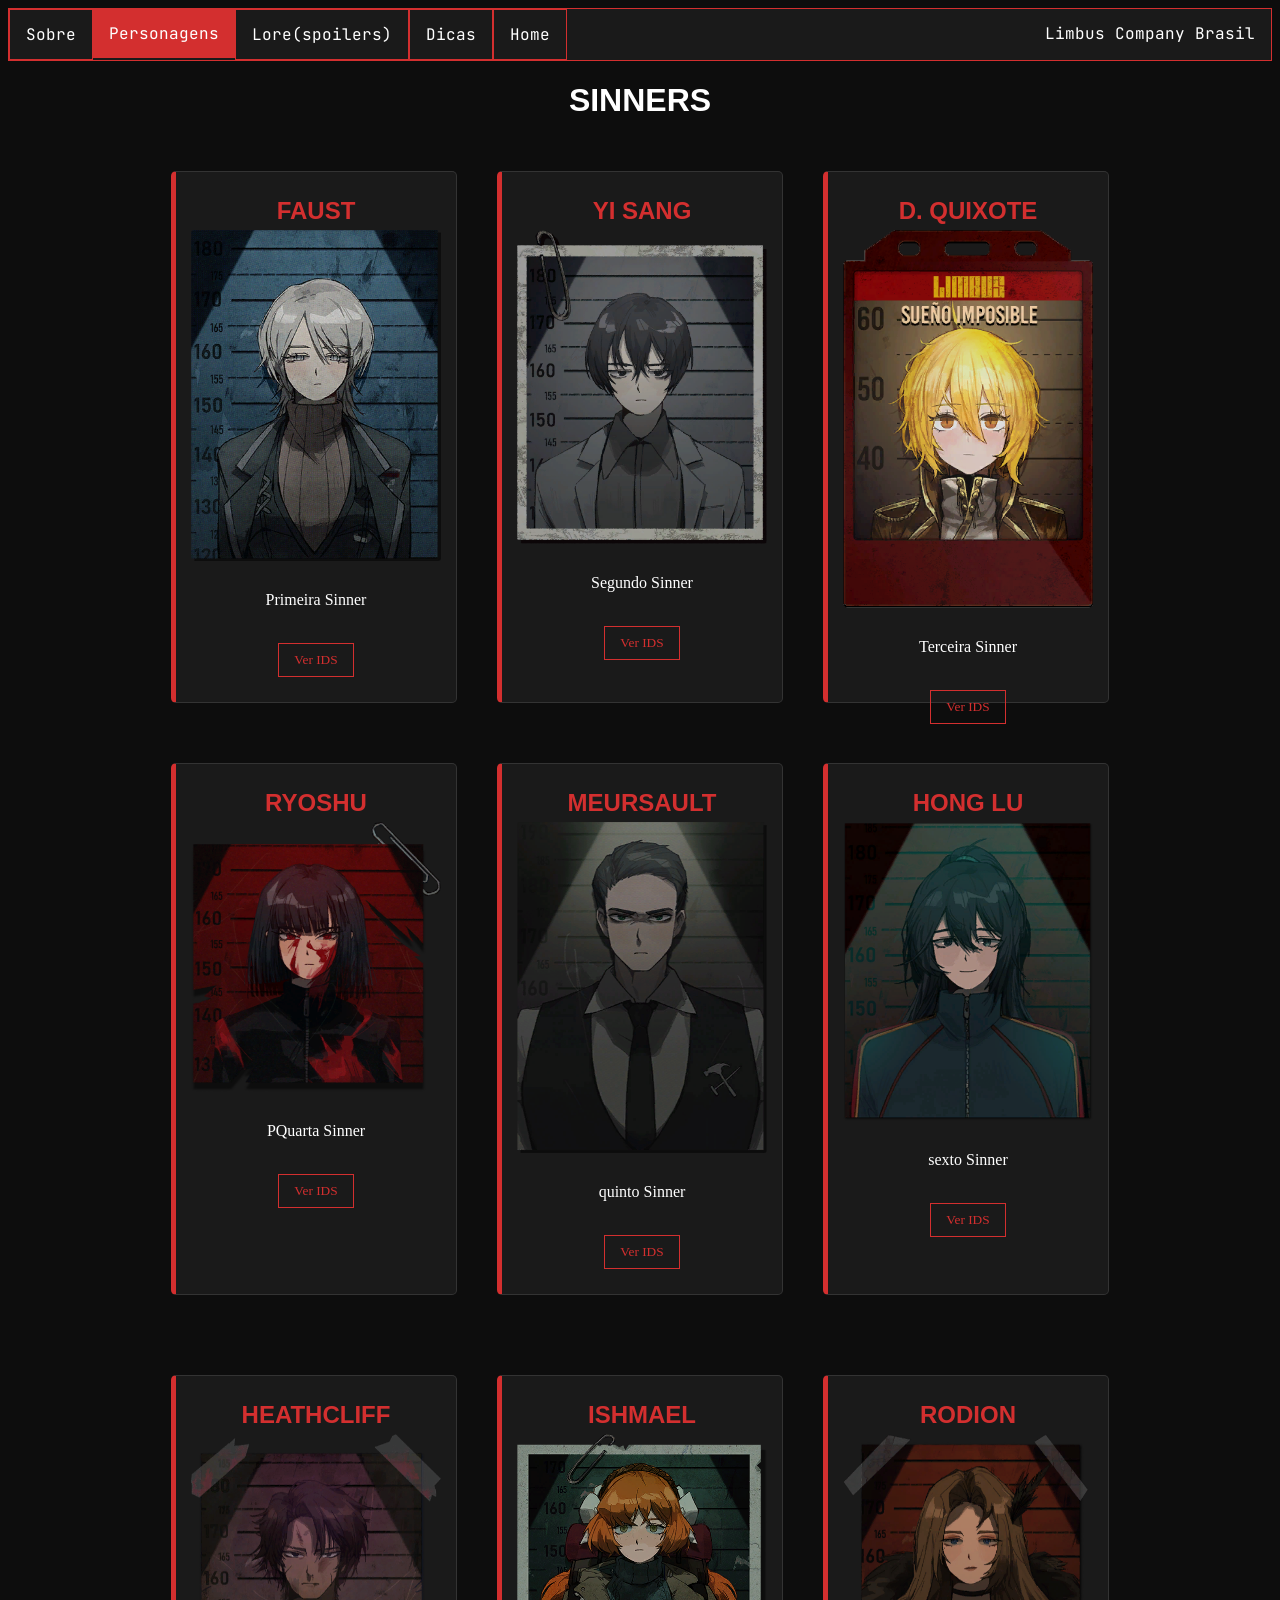
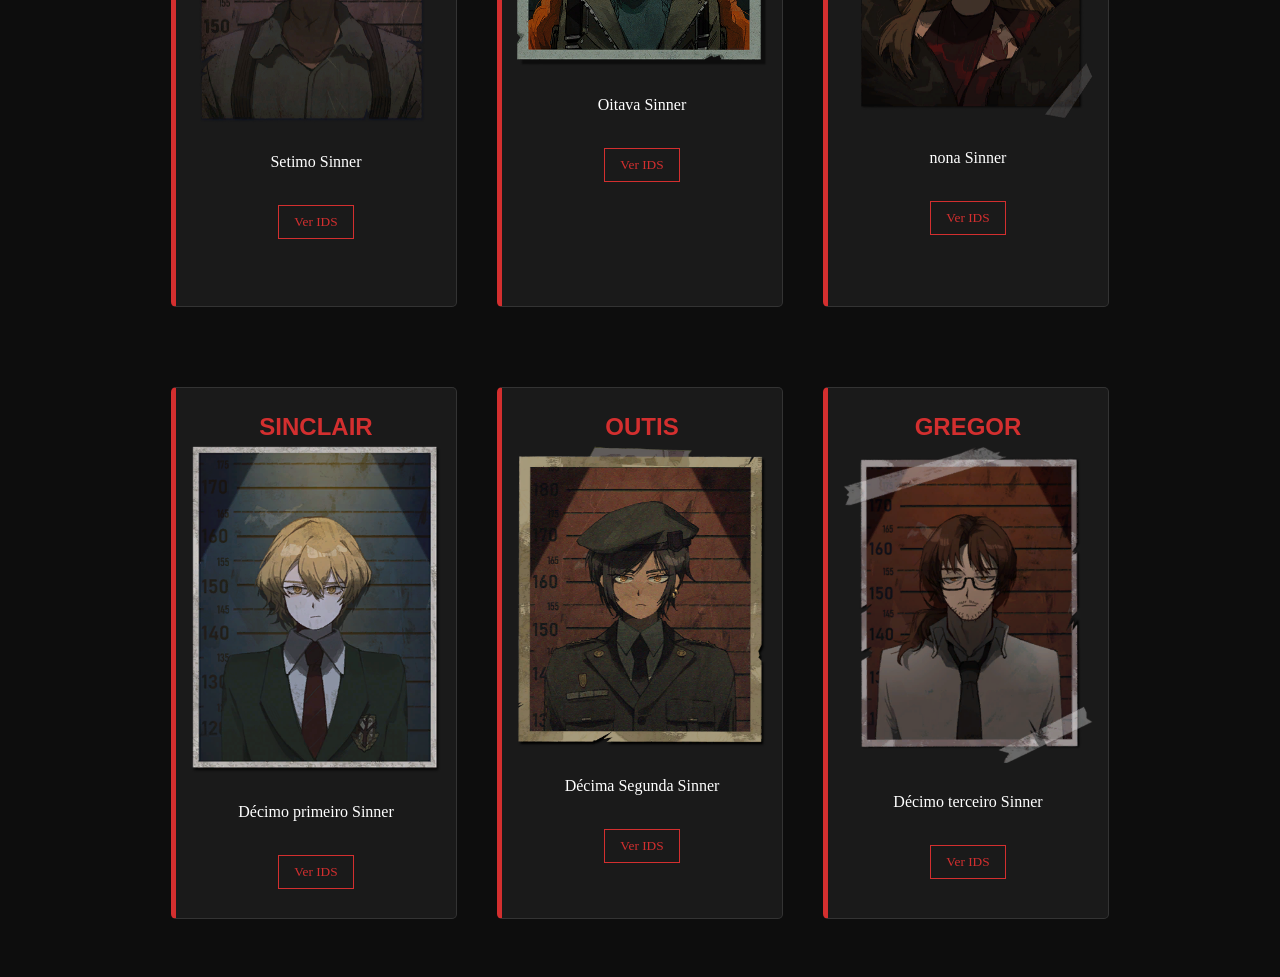
==== abas/sinners/sinners.html @ 386fa49f "upgrade com root{} + teste de info de evento e banner" ====
<!doctype html>
<html lang="en">
  <head>
    <meta charset="UTF-8" />
    <meta name="viewport" content="width=device-width, initial-scale=1.0" />
    <title>Document</title>
    <link rel="stylesheet" href="stylesinner.css" />
        <link rel="stylesheet" href="style.css" />
    <link rel="shortcut icon" href="../assets/icon.jpeg" type="image/x-icon">
    <link rel="preconnect" href="https://fonts.googleapis.com">
<link rel="preconnect" href="https://fonts.gstatic.com" crossorigin>
<link href="https://fonts.googleapis.com/css2?family=JetBrains+Mono:ital,wght@0,100..800;1,100..800&display=swap" rel="stylesheet">
    <script src="script.js"></script>
    <script src="script.js"></script>
</head>
  <body>

        <nav>
      <ul>
        <li> <a href="">Sobre</a></li>
        <li ><a class="davez" href="../abas/sinners.html"> Personagens</a></li>
        <li><a href="">Lore(spoilers)</a></li>
        <li><a href="">Dicas</a></li>
        <li><a href="../../principal/index.html">Home</a></li>
        <span style="color: white;">Limbus Company Brasil </span>
      </ul>
    </nav>
        <h1>sinners</h1>
           <section class="sinnergrid">
        <div class="sinnercard">
          <h2>Faust</h2>
          <img src="../../assets/Faust_ID_Photo_1.png" alt="faust" />
          <p>Primeira Sinner</p>
          <br />
          <button>Ver IDS</button>
        </div>
        <div class="sinnercard">
          <h2>Yi Sang</h2>
          <img src="../../assets/Yi_Sang_ID_Photo_1.png" alt="ysang" />
          <p>Segundo Sinner</p>
          <br />
          <button>Ver IDS</button>
        </div>
        <div class="sinnercard">
          <h2>D. Quixote</h2>
          <img src="../../assets/Don_Quixote_ID_Photo_3.png" alt="faust" />
          <p>Terceira Sinner</p>
          <br />
          <button>Ver IDS</button>
        </div>
        <div class="superior" id="super">
            <div class="sinnercard">
            <h2>Ryoshu</h2>
            <img src="../../assets/Ryōshū_ID_Photo_1.png" alt="faust" />
            <p>PQuarta Sinner</p>
            <br />
            <button>Ver IDS</button>
            </div>
            <div class="sinnercard">
            <h2>Meursault</h2>
            <img src="../../assets/Meursault_ID_Photo_1.png" alt="faust" />
            <p>quinto Sinner</p>
            <br />
            <button>Ver IDS</button>
            </div>
            <div class="sinnercard">
            <h2>Hong Lu</h2>
            <img src="../../assets/Hong_Lu_ID_Photo_1.png" alt="faust" />
            <p>sexto Sinner</p>
            <br />
            <button>Ver IDS</button>
            </div>
        </div>
        
         <div class="superior" id="super2">
            <div class="sinnercard">
            <h2>Heathcliff</h2>
            <img src="../../assets/Heathcliff_ID_Photo_1.png" alt="faust" />
            <p>Setimo Sinner</p>
            <br />
            <button>Ver IDS</button>
            </div>
            <div class="sinnercard">
            <h2>Ishmael</h2>
            <img src="../../assets/Ishmael_ID_Photo_1.png" alt="faust" />
            <p>Oitava Sinner</p>
            <br />
            <button>Ver IDS</button>
            </div>
            <div class="sinnercard">
            <h2>Rodion</h2>
            <img src="../../assets/Rodion_ID_Photo_1.png" alt="faust" />
            <p>nona Sinner</p>
            <br />
            <button>Ver IDS</button>
            </div>
        </div>
           <div class="superior" id="super3">
        <div class="sinnercard">
          <h2>Sinclair</h2>
          <img src="../../assets/Sinclair_ID_Photo_1.png" alt="faust" />
          <p>Décimo primeiro Sinner</p>
          <br />
          <button>Ver IDS</button>
        </div>
        <div class="sinnercard">
          <h2>Outis</h2>
          <img src="../../assets/Outis_ID_Photo_1.png" alt="faust" />
          <p>Décima Segunda Sinner</p>
          <br />
          <button>Ver IDS</button>
        </div>
        <div class="sinnercard">
          <h2>Gregor</h2>
          <img src="../../assets/Gregor_ID_Photo_1.png" alt="faust" />
          <p>Décimo terceiro Sinner</p>
          <br />
          <button>Ver IDS</button>
        </div>
        </div>
      </div>
      </section>
  </body>
</html>
---- abas/sinners/stylesinner.css ----
body {
  text-align: center;
  background-color: #0d0d0d;
  background-image:
    linear-gradient(rgba(18, 16, 16, 0) 50%, rgba(0, 0, 0, 0.25) 50%),
    linear-gradient(90deg, rgba(255, 0, 0, 0.03)), rgba(0, 255, 0, 0.01),
    rgba(0, 0, 255, 0.03);
  background-size:
    100% 4px,
    3px 100%;
  text-shadow: gold;
  color: white;
  cursor: url(../../assets/normal.png), auto;
}
.davez {
  border: none;
  background-color: #d32f2f;
}
h1,
h2 {
  font-family: "Oswald", sans-serif;
  text-transform: uppercase;
}
nav {
  font-family: "JetBrains Mono", monospace;
  font-optical-sizing: auto;
  font-weight: weight;
  font-style: normal;
}
.superior {
  opacity: 0;
  transform: translateY(50px);
  transition: ease 0.9s all;
  display: flex;
  flex-wrap: wrap;
  justify-content: center;

  gap: 20px;
  align-items: flex-start;
  padding: 20px;
}
.superior.ativo {
  opacity: 1;
  transform: translateY(0);
}
ul {
  list-style-type: none;
  margin: 0;
  padding: 0;
  border: 1px solid #d32f2f;
  background-color: #1a1a1a;
  overflow: hidden;
}

ul li a {
  display: block;
  color: white;
  padding: 14px 16px;
  text-decoration: none;
  text-align: center;
  align-items: center;
  justify-content: center;
  border: 1px solid #d32f2f;
  transition: 0.5s;
}
li a:hover {
  background-color: #d32f2f;
  border: none;
  color: white;
  font-weight: bolder;
}
ul span {
  float: right;
  display: block;
  color: white;
  padding: 14px 16px;
  text-decoration: none;
  text-align: center;
  align-items: center;
  justify-content: center;
}
ul li {
  float: left;
}
.sinnergrid {
  display: flex;
  flex-wrap: wrap;
  justify-content: center;

  gap: 20px;
  align-items: flex-start;
  padding: 20px;
}
.sinnercard {
  background-color: #1a1a1a;
  border: 1px solid #333;
  border-left: 5px solid #d32f2f;
  border-radius: 5px;
  padding: 15px;
  width: 250px;
  height: 500px;
  text-align: center;
  transition: transform 0.25s;

  margin: 10px;
}
.sinnercard:hover {
  transform: translateY(-5px);
  box-shadow: 0 5px 15px rgba(211, 47, 47, 0.3);
}
.sinnercard img {
  border-radius: 3px;
  max-width: 100%;
  height: auto;
  margin-bottom: 10px;
}
.sinnercard h2 {
  color: #d32f2f;
  margin: 10px 0 5px;
}
.sinnercard button {
  background-color: transparent;
  border: 1px solid #d32f2f;
  color: #d32f2f;
  padding: 8px 15px;
  cursor: pointer;
  font-family: inherit;
  transition: background 0.2s;
}
.sinnercard button:hover {
  background-color: #d32f2f;
  color: white;
}
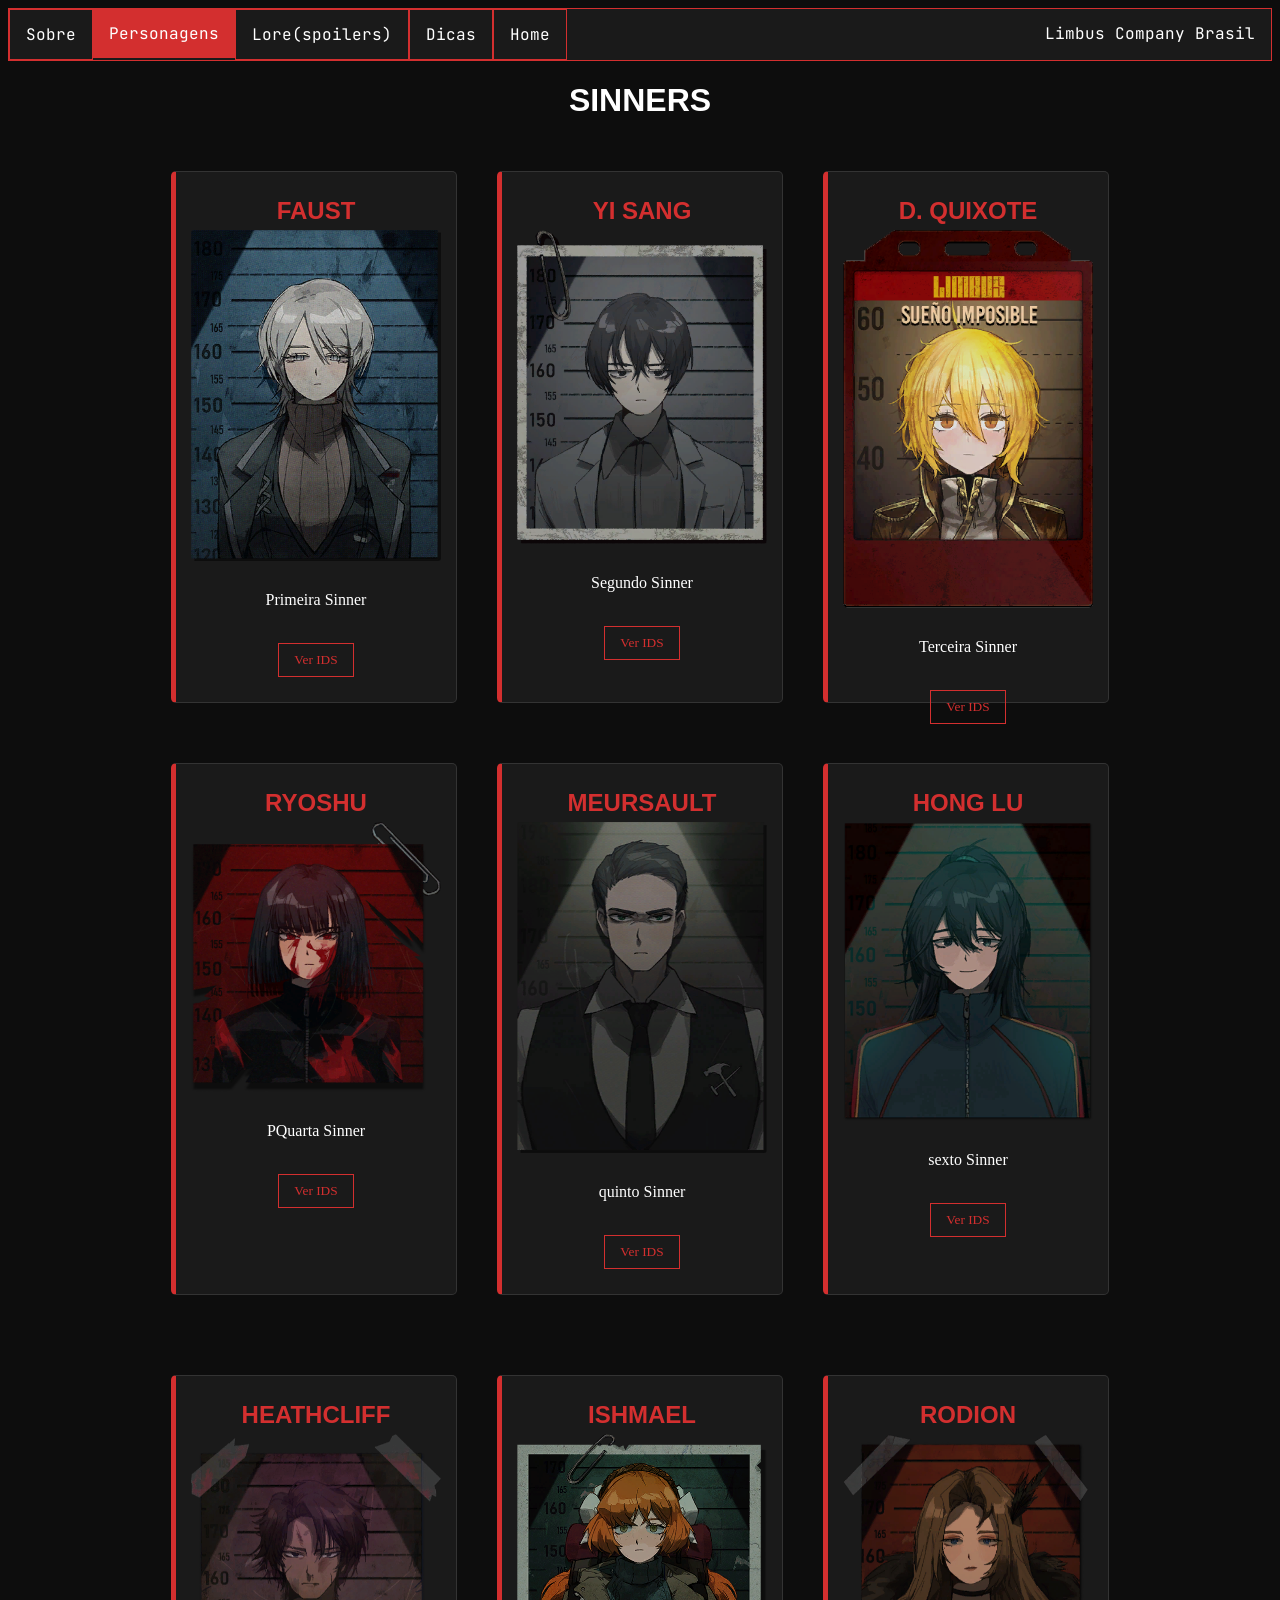
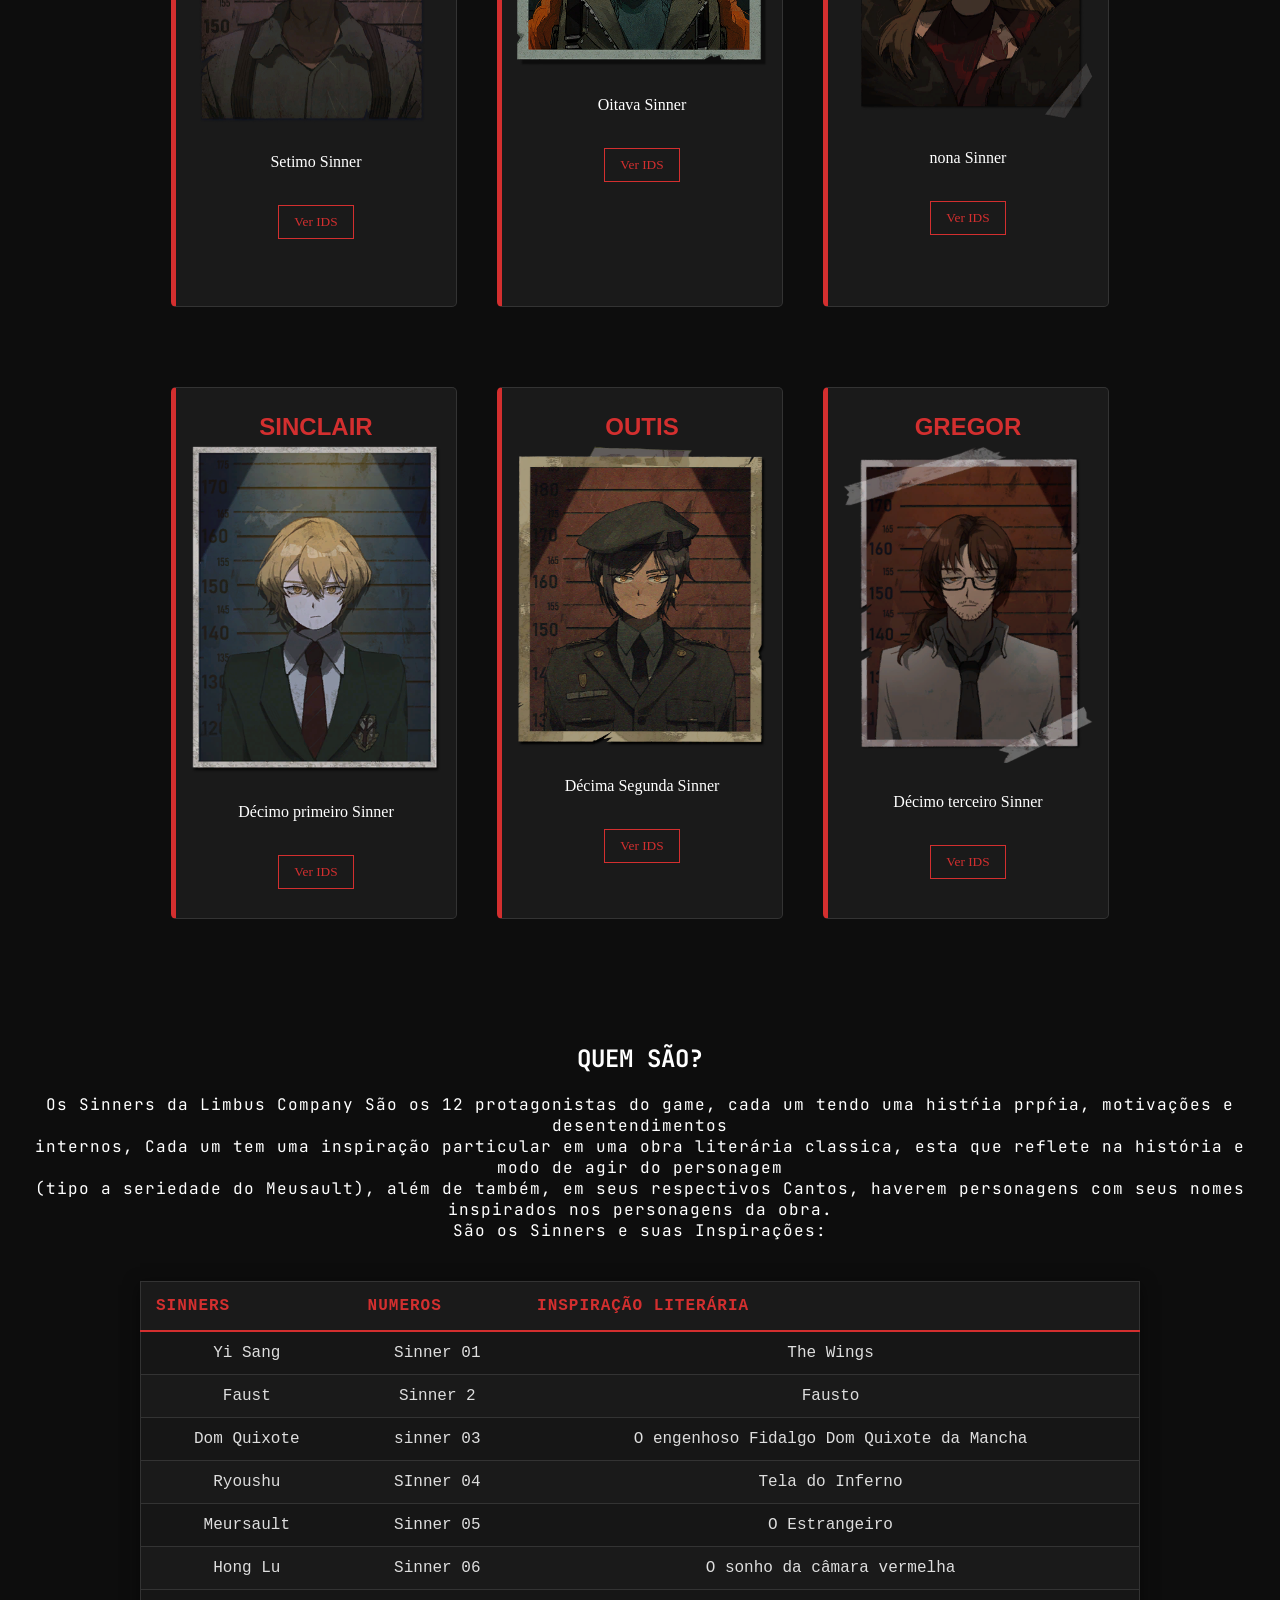
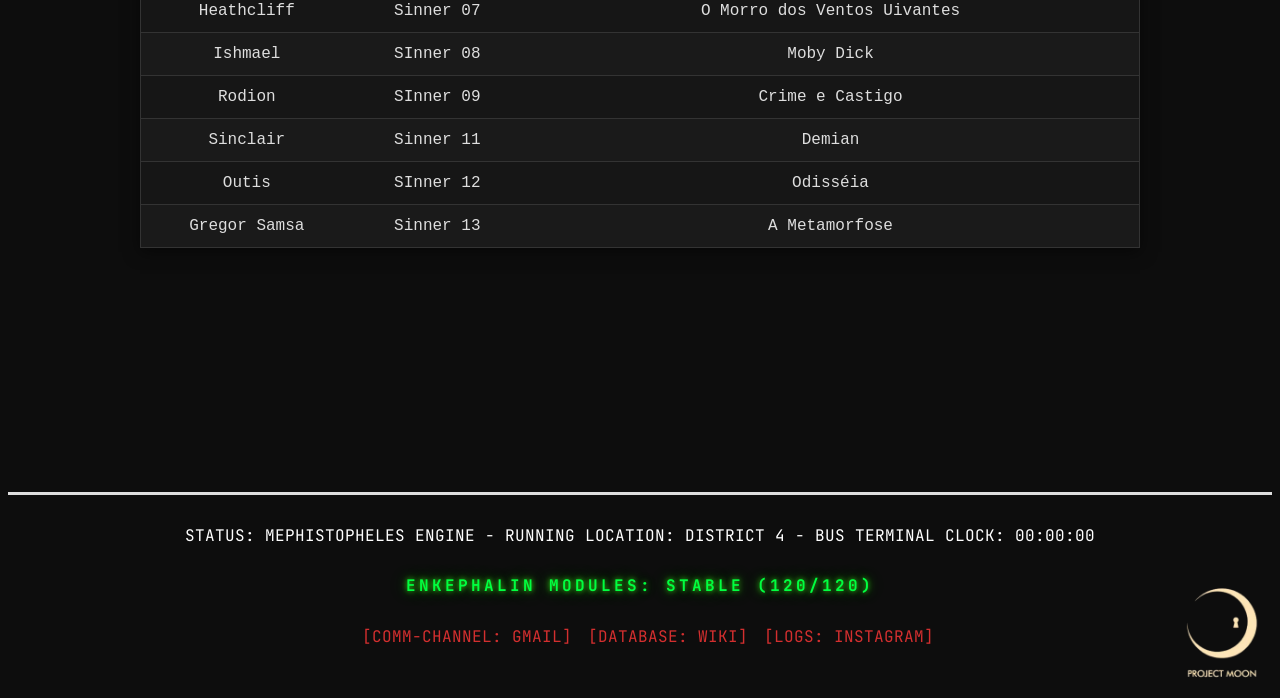
==== commit 3866fb9a: "Wiki Limbus Company Brasil (TBID) mechendo e fazendo bagunça, nada de legal até aqui ;-;" ====
--- a/abas/sinners/sinners.html
+++ b/abas/sinners/sinners.html
@@ -120,5 +120,114 @@
         </div>
       </div>
       </section>
+      <br><br><br>
+      <section class="explica">
+        <div class="tittle">
+          <h1 class="tit">Quem São?</h1>
+
+        </div>
+        <div class="parag">
+          <p>Os Sinners da Limbus Company São os 12 protagonistas do game, cada um tendo uma histŕia prṕria, motivações e desentendimentos <br>
+          internos, Cada um tem uma inspiração particular em uma obra literária classica, esta que reflete na história e modo de agir do personagem <br>
+        (tipo a seriedade do Meusault), além de também, em seus respectivos Cantos, haverem personagens com seus nomes inspirados nos personagens da obra. <br>
+      São os Sinners e suas Inspirações:</p>
+
+        </div>
+        <div class="tabelinha">
+          <table>
+            <thead>
+              <tr>
+              <th>Sinners</th>
+              <th>Numeros</th>
+              <th>Inspiração literária</th>
+              </tr>
+            </thead>
+            <tbody>
+              <tr>
+                <td>Yi Sang</td>
+                <td>Sinner 01</td>
+                <td>The Wings</td>
+              </tr>
+              <tr>
+                <td>Faust</td>
+                <td>Sinner 2</td>
+                <td>Fausto</td>
+              </tr>
+              <tr>
+                <td>Dom Quixote</td>
+                <td>sinner 03</td>
+                <td>O engenhoso Fidalgo Dom Quixote da Mancha</td>
+              </tr>
+              <tr>
+                <td>Ryoushu</td>
+                <td>SInner 04</td>
+                <td>Tela do Inferno</td>
+              </tr>
+              <tr>
+                <td>Meursault</td>
+                <td>Sinner 05</td>
+                <td>O Estrangeiro</td>
+              </tr>
+              <tr>
+                <td>Hong Lu</td>
+                <td>Sinner 06</td>
+                <td>O sonho da câmara vermelha</td>
+              </tr>
+              <tr>
+                <td>Heathcliff</td>
+                <td>Sinner 07</td>
+                <td>O Morro dos Ventos Uivantes</td>
+              </tr>
+              <tr>
+                <td>Ishmael</td>
+                <td>SInner 08</td>
+                <td>Moby Dick</td>
+              </tr>
+              <tr>
+                <td>Rodion</td>
+                <td>SInner 09</td>
+                <td>Crime e Castigo</td>
+              </tr>
+              <tr>
+                <td>Sinclair</td>
+                <td>Sinner 11</td>
+                <td>Demian</td>
+              </tr>
+              <tr>
+                <td>Outis</td>
+                <td>SInner 12</td>
+                <td>Odisséia</td>
+              </tr>
+              <tr>
+                <td>Gregor Samsa</td>
+                <td>Sinner 13</td>
+                <td>A Metamorfose</td>
+              </tr>
+            </tbody>
+          </table>
+        </div>
+      </section>
+      <br><br><br>
+            <section class="pes">
+        <footer class="pezao" id="pezao">
+          <div class="info">
+            <span>STATUS: MEPHISTOPHELES ENGINE - RUNNING</span>
+
+            <span>LOCATION: DISTRICT 4 - BUS TERMINAL</span>
+
+            <span>CLOCK: <span id="hor">00:00:00</span>
+          </div>
+          <div class="zoas">
+            <span class="ek">ENKEPHALIN MODULES: STABLE (120/120)</span>
+          </div>
+          <div class="redes">
+            <a href="https://mail.google.com/mail/u/0/#inbox?compose=DmwnWrRnZnNWCPlkFmwNWKqhqRGPZSSjJMNNxzgmxMtdmBKmxpXzcHjKDKWFknplPqcPVCjJsNTG" class="s1"> [COMM-CHANNEL: GMAIL] </a>
+            <a href="" class="s2">[DATABASE: WIKI] </a>
+            <a href="" class="s3">[LOGS: INSTAGRAM] </a>
+
+          </div>
+          <img src="../../assets/logo-removebg-preview.png" class="pmoon" alt="">
+        </footer>
+      </section>
   </body>
 </html>
--- a/abas/sinners/stylesinner.css
+++ b/abas/sinners/stylesinner.css
@@ -12,6 +12,17 @@
   color: white;
   cursor: url(../../assets/normal.png), auto;
 }
+:root {
+  --vermei: #d32f2f;
+  --vescuro: #b71c1c;
+  --bordared: solid #d32f2f;
+  --bdn: #1a1a1a;
+  --cursorsel: url("../../assets/select.png"), auto;
+  --chibi: url(../../assets/chibidon-removebg-preview.png);
+  --bwhite: solid #dedede;
+  --sobravc: rgba(211, 47, 47, 0.3);
+  --sombrave: rgba(211, 47, 47, 0.45);
+}
 .davez {
   border: none;
   background-color: #d32f2f;
@@ -68,6 +79,14 @@
   border: none;
   color: white;
   font-weight: bolder;
+}
+li a:hover::after {
+  content: "";
+  background-image: var(--chibi);
+  background-repeat: no-repeat;
+  background-size: cover;
+  width: 100px;
+  height: 100px;
 }
 ul span {
   float: right;
@@ -131,3 +150,177 @@
   background-color: #d32f2f;
   color: white;
 }
+.tabelinha {
+  align-items: center;
+  justify-content: center;
+  margin: 40px auto;
+  display: flex;
+  padding: 0 20px;
+  max-width: 1000px;
+}
+
+.tabelinha table {
+  width: 100%;
+  border-collapse: collapse;
+  background-color: rgba(26, 26, 26, 0.8);
+  backdrop-filter: blur(5px);
+  border: 1px solid #333;
+  font-family: "Share Tech Mono", monospace;
+  color: #dedede;
+  transition: all 0.4s ease;
+  box-shadow: 0 4px 15px rgba(0, 0, 0, 0.5);
+}
+.tabelinha:hover table {
+  border-color: var(--vermei);
+  box-shadow: 0 0 20px rgba(211, 47, 47, 0.4);
+  transform: translate(-3px);
+}
+table thead th {
+  background-color: #1a1a1a;
+  color: var(--vermei);
+  font-family: "Oswald" sans-serif;
+  text-transform: uppercase;
+  letter-spacing: 1px;
+  padding: 15px;
+  border-bottom: 2px solid var(--vermei);
+  text-align: left;
+}
+table tbody td {
+  padding: 12px 15px;
+  border-bottom: 1px solid #333;
+  transition: background-color 0.2s ease;
+}
+table tbody tr:nth-child(even) {
+  background-color: rgba(30, 30, 30, 0.5);
+}
+table tbody tr:hover td {
+  background-color: rgba(211, 47, 47, 0.15);
+  color: #fff;
+  cursor: var(--cursorsel);
+}
+.tit {
+  font-family: "JetBrains Mono", monospace;
+}
+.parag {
+  transition: 0.5s;
+  border: none;
+}
+.parag p {
+  font-family: "JetBrains Mono", monospace;
+  letter-spacing: 1px;
+  transition: 0.4s ease;
+}
+.parag:hover {
+  border-radius: 3px;
+  border: 2px var(--bordared);
+  transform: translateY(-2px);
+}
+.parag:hover p {
+  color: var(--vermei);
+}
+.tit:hover {
+  transform: translateX(3px);
+}
+.pezao {
+  width: 100%;
+  height: 150px;
+
+  bottom: 0;
+  border-top: 3px #dedede solid;
+  transition: 0.5s;
+}
+
+.pezao.passando {
+  border-top: var(--bordared) 3px;
+  animation: pisqueocu 0.5s;
+}
+
+.pes {
+  margin-top: 150px;
+}
+
+.info {
+  font-family: "JetBrains Mono", monospace;
+  margin-top: 30px;
+  transition: 0.5s;
+  width: 100%;
+  height: 50px;
+}
+
+.zoas {
+  font-family: "JetBrains Mono", monospace;
+}
+
+.ek {
+  color: #00ff41;
+  text-shadow:
+    0 0 5px rgba(57, 255, 20, 0.7),
+    0 0 10px rgba(57, 255, 20, 0.5),
+    0 0 20px rgba(57, 255, 20, 0.3);
+  font-weight: bold;
+  text-transform: uppercase;
+  letter-spacing: 3px;
+}
+
+.redes {
+  color: #b71c1c;
+  font-family: "JetBrains Mono", monospace;
+  margin-top: 30px;
+  display: inline-flex;
+  width: 100%;
+  text-align: center;
+  align-items: center;
+  justify-content: center;
+}
+
+.s1:hover,
+.s2:hover,
+.s3:hover {
+  color: #ffdf00;
+  text-shadow:
+    0 0 10px #ffdf00,
+    0 0 20px rgba(255, 223, 0, 0.6);
+  cursor: pointer;
+  animation: pisqueocu 0.3s infinite;
+  cursor: url(../assets/select.png), auto;
+}
+
+.s1,
+.s2,
+.s3 {
+  margin-left: 16px;
+  text-decoration: none;
+  color: var(--vermei);
+}
+
+.pmoon {
+  float: right;
+  display: inline-flex;
+  margin-top: -70px;
+  width: 100px;
+}
+
+@keyframes pisqueocu {
+  0% {
+    opacity: 1;
+  }
+
+  25% {
+    opacity: 0.3;
+  }
+
+  50% {
+    opacity: 0.5;
+  }
+
+  75% {
+    opacity: 0.8;
+  }
+
+  100% {
+    opacity: 1;
+  }
+}
+.redes:hover a {
+  cursor: url(../assets/select.png), auto;
+}
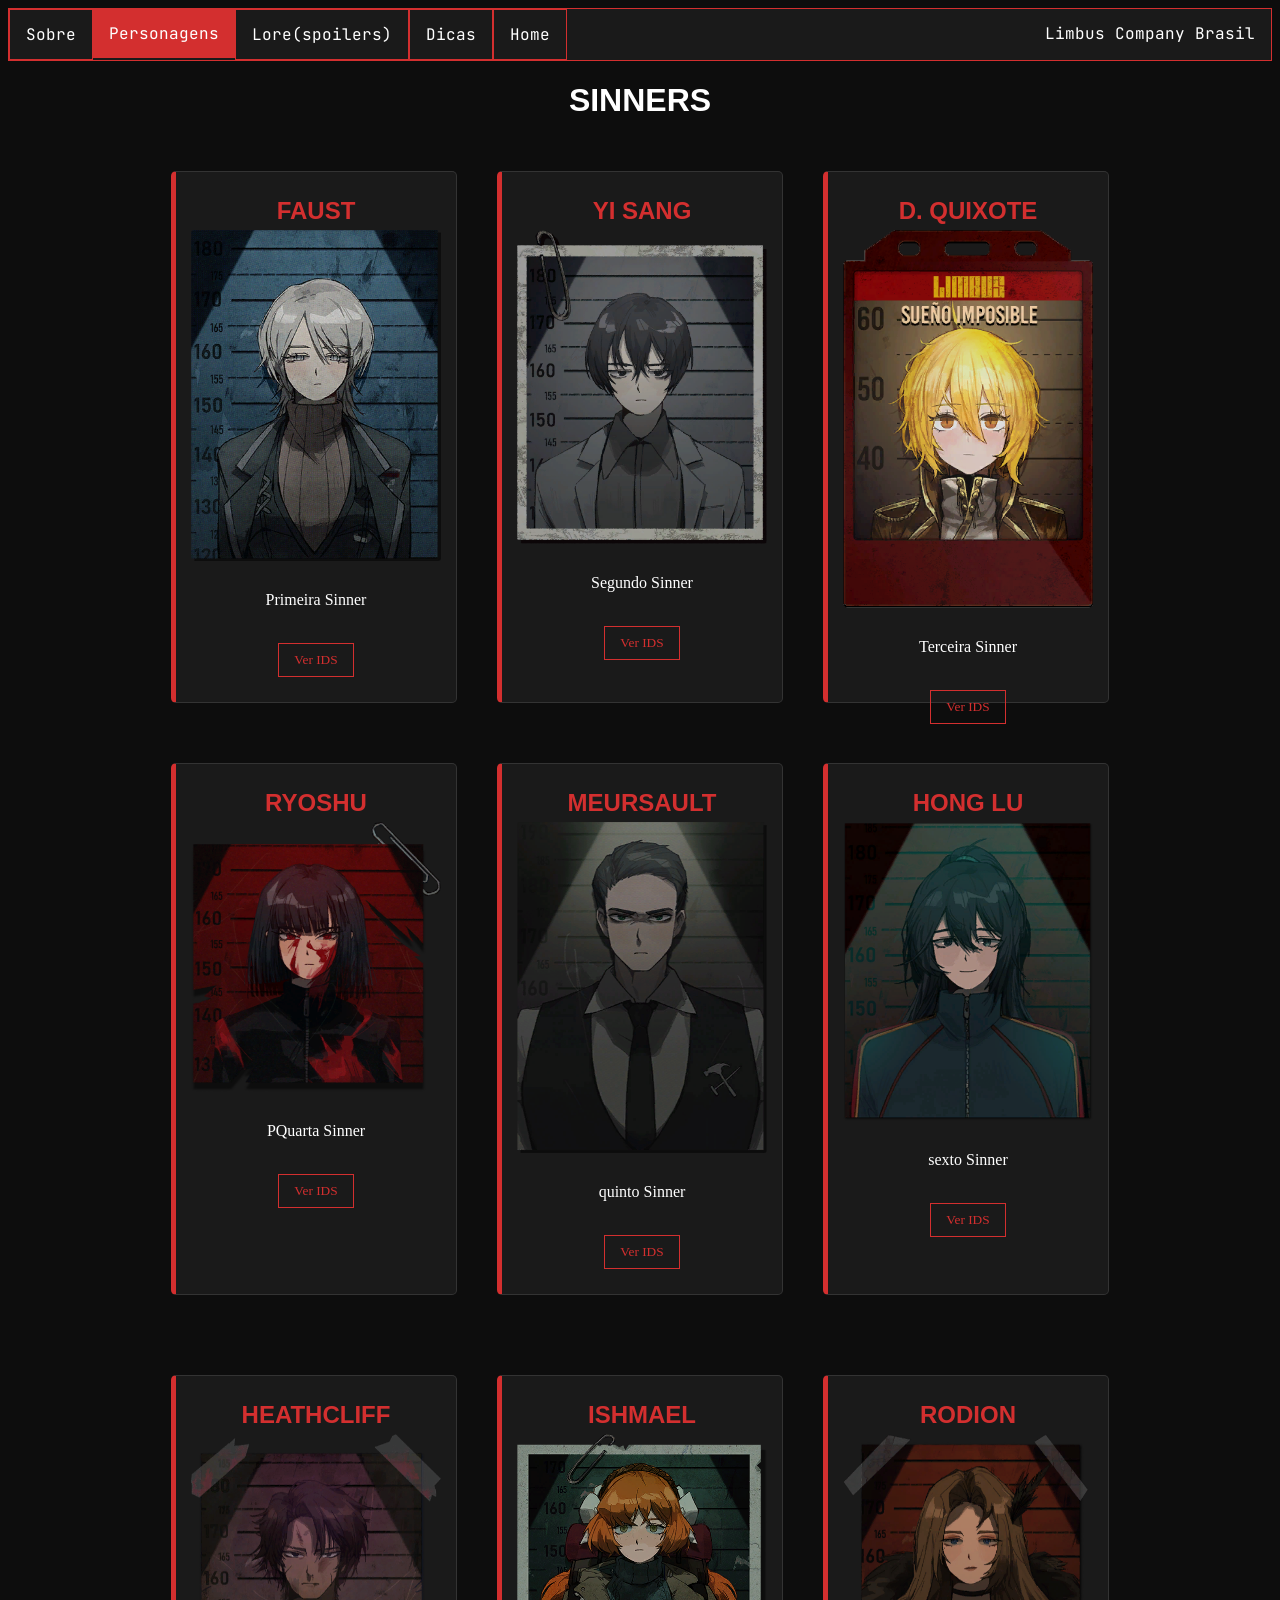
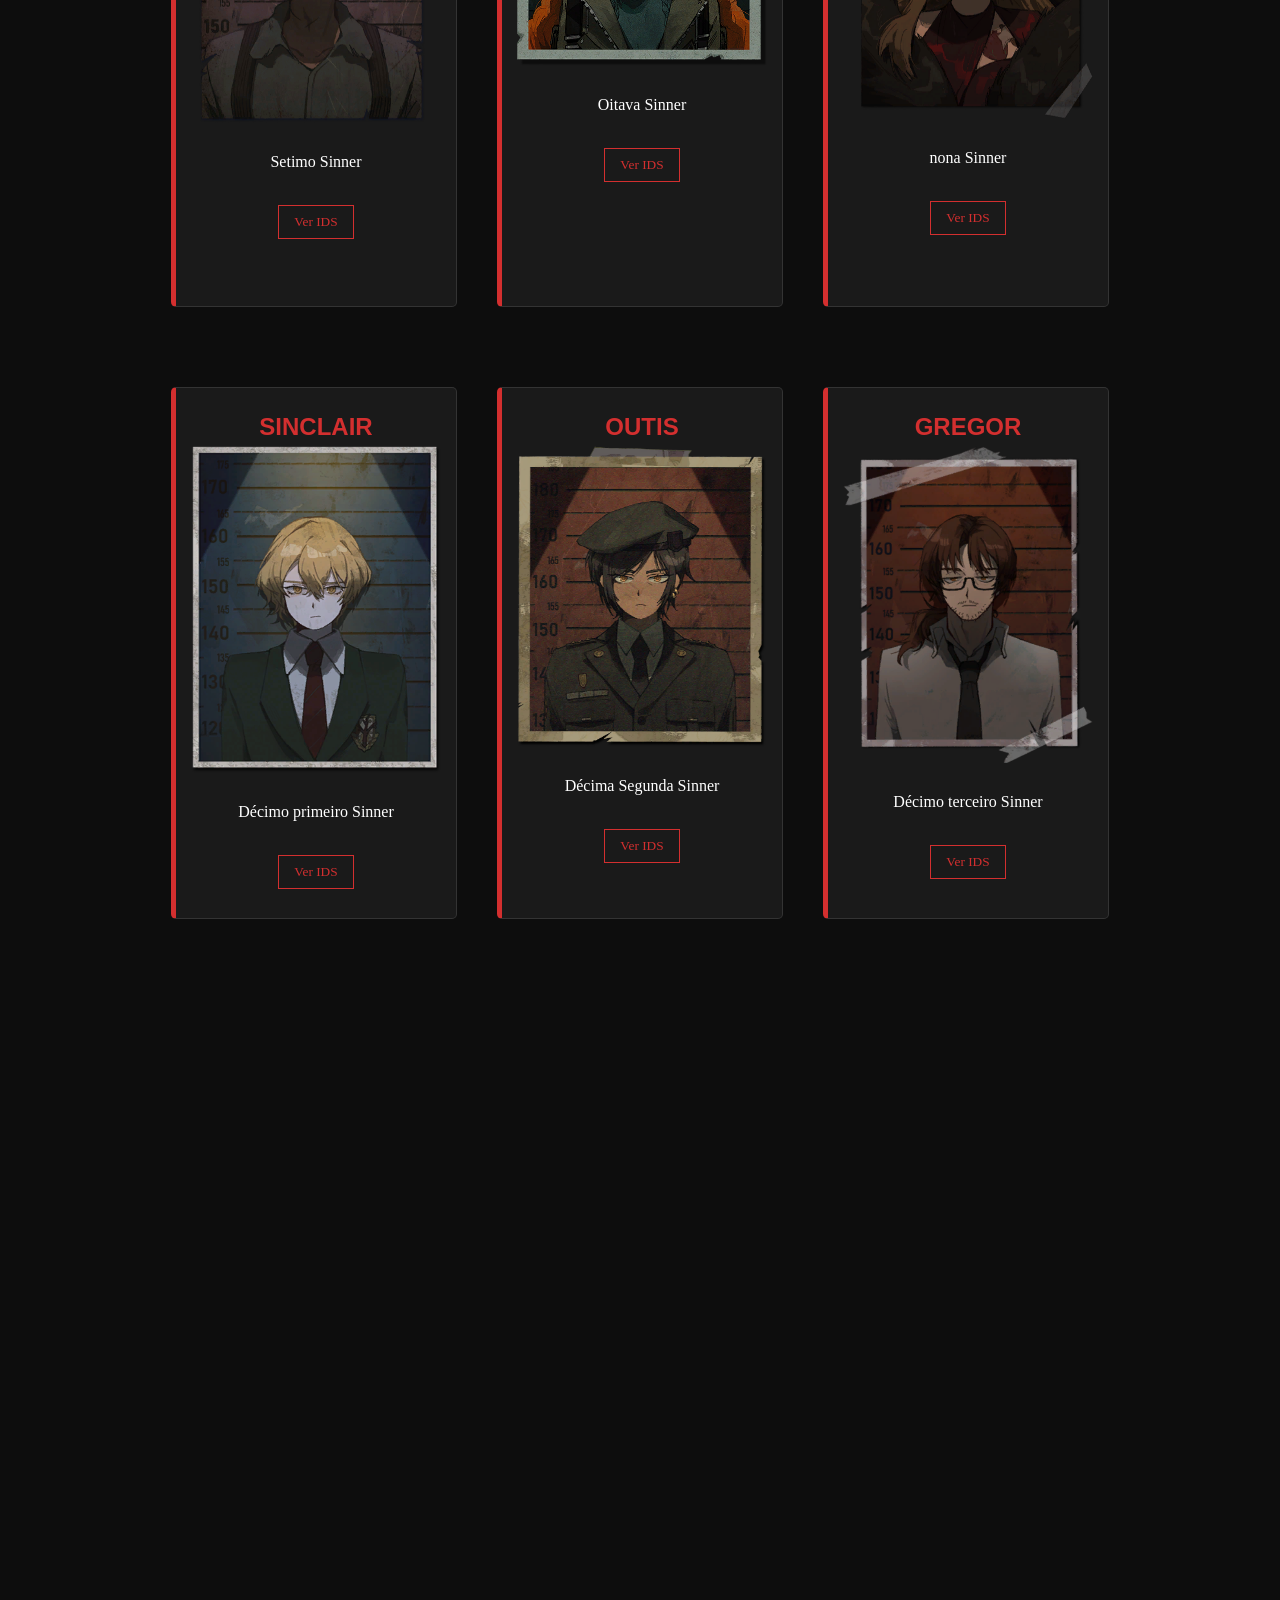
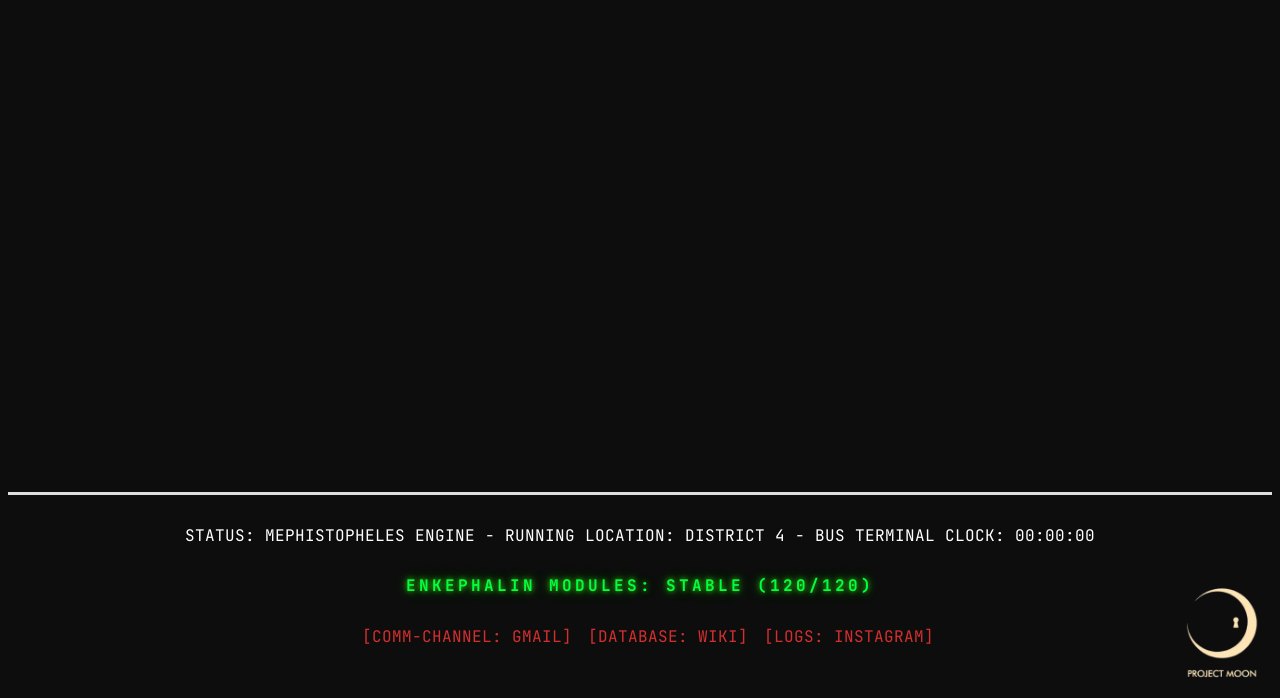
==== commit 8d8f8cfe: "Nada de bom aqui so salvando site cehio de erros que não vou arrumar agora my bad" ====
--- a/abas/sinners/sinners.html
+++ b/abas/sinners/sinners.html
@@ -1,12 +1,12 @@
 <!doctype html>
-<html lang="en">
+<html lang="pt-br">
   <head>
     <meta charset="UTF-8" />
     <meta name="viewport" content="width=device-width, initial-scale=1.0" />
-    <title>Document</title>
+    <title>LCB Brasil- Sinners</title>
     <link rel="stylesheet" href="stylesinner.css" />
         <link rel="stylesheet" href="style.css" />
-    <link rel="shortcut icon" href="../assets/icon.jpeg" type="image/x-icon">
+    <link rel="shortcut icon" href="../../assets/icon.jpeg" type="image/x-icon">
     <link rel="preconnect" href="https://fonts.googleapis.com">
 <link rel="preconnect" href="https://fonts.gstatic.com" crossorigin>
 <link href="https://fonts.googleapis.com/css2?family=JetBrains+Mono:ital,wght@0,100..800;1,100..800&display=swap" rel="stylesheet">
@@ -121,19 +121,20 @@
       </div>
       </section>
       <br><br><br>
-      <section class="explica">
+      <section class="explica" id="explica">
         <div class="tittle">
           <h1 class="tit">Quem São?</h1>
 
-        </div>
+        
         <div class="parag">
           <p>Os Sinners da Limbus Company São os 12 protagonistas do game, cada um tendo uma histŕia prṕria, motivações e desentendimentos <br>
           internos, Cada um tem uma inspiração particular em uma obra literária classica, esta que reflete na história e modo de agir do personagem <br>
         (tipo a seriedade do Meusault), além de também, em seus respectivos Cantos, haverem personagens com seus nomes inspirados nos personagens da obra. <br>
       São os Sinners e suas Inspirações:</p>
-
-        </div>
-        <div class="tabelinha">
+    </div>
+        </div>
+        <div class="tabela" id="tabelascroll">
+        <div class="tabelinha" >
           <table>
             <thead>
               <tr>
@@ -188,7 +189,7 @@
                 <td>SInner 09</td>
                 <td>Crime e Castigo</td>
               </tr>
-              <tr>
+              <tr title="O sinner número 10 não aparece pois este é Dante, o protagonista e diretor...">
                 <td>Sinclair</td>
                 <td>Sinner 11</td>
                 <td>Demian</td>
@@ -206,9 +207,11 @@
             </tbody>
           </table>
         </div>
+        </div>
+        
       </section>
       <br><br><br>
-            <section class="pes">
+            <section class="pes" >
         <footer class="pezao" id="pezao">
           <div class="info">
             <span>STATUS: MEPHISTOPHELES ENGINE - RUNNING</span>
--- a/abas/sinners/stylesinner.css
+++ b/abas/sinners/stylesinner.css
@@ -22,6 +22,7 @@
   --bwhite: solid #dedede;
   --sobravc: rgba(211, 47, 47, 0.3);
   --sombrave: rgba(211, 47, 47, 0.45);
+  --fonti: "JetBrains Mono", monospace;
 }
 .davez {
   border: none;
@@ -210,11 +211,7 @@
   letter-spacing: 1px;
   transition: 0.4s ease;
 }
-.parag:hover {
-  border-radius: 3px;
-  border: 2px var(--bordared);
-  transform: translateY(-2px);
-}
+
 .parag:hover p {
   color: var(--vermei);
 }
@@ -324,3 +321,26 @@
 .redes:hover a {
   cursor: url(../assets/select.png), auto;
 }
+.tit {
+  transition: 0.5s;
+  font-family: var(--fonti);
+  text-transform: uppercase;
+  border-radius: 5px;
+}
+.tittle:hover {
+  color: var(--vermei);
+  border-bottom: var(--vescuro);
+  border: 2px var(--bordared);
+  border-radius: 7px;
+}
+.explica,
+.tabela {
+  opacity: 0;
+  transition: 0.4s ease all;
+  transform: translateY(50px);
+}
+.explica.show,
+.tabela.show {
+  opacity: 1;
+  transform: translateY(0);
+}
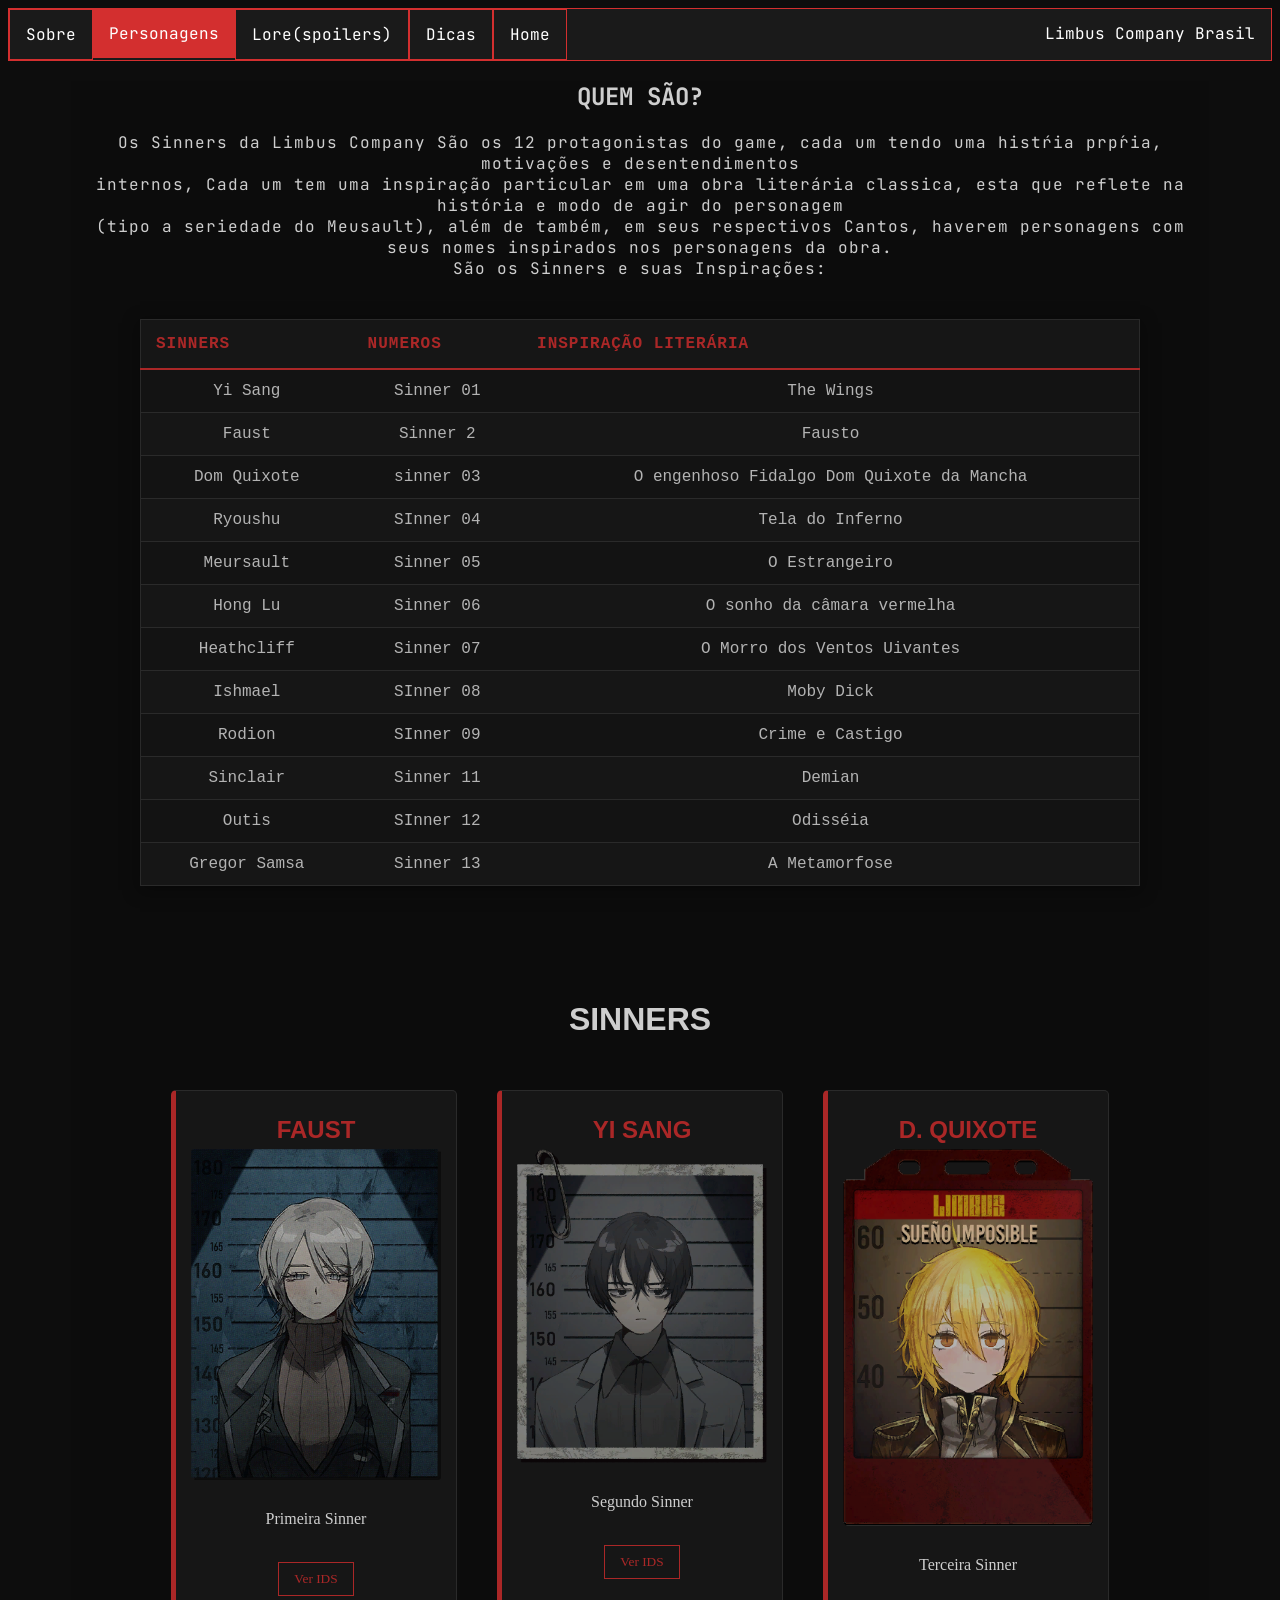
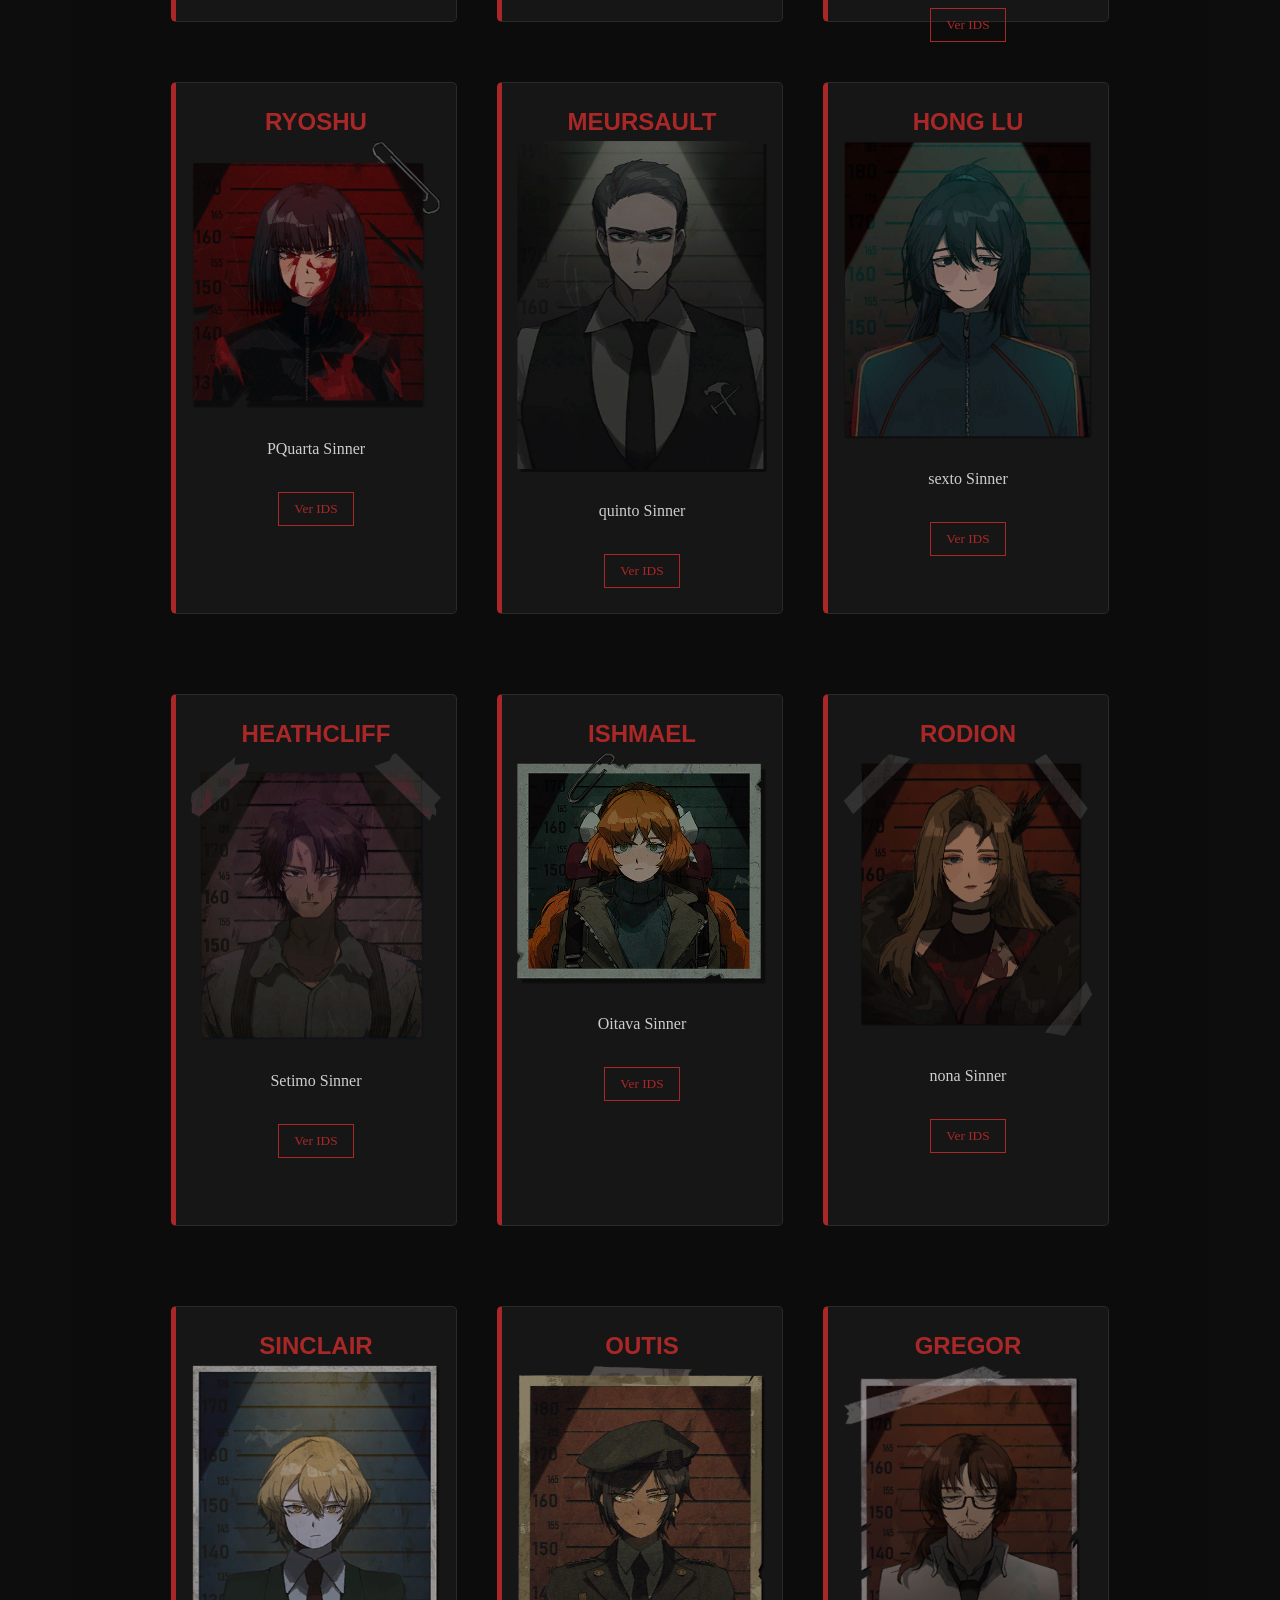
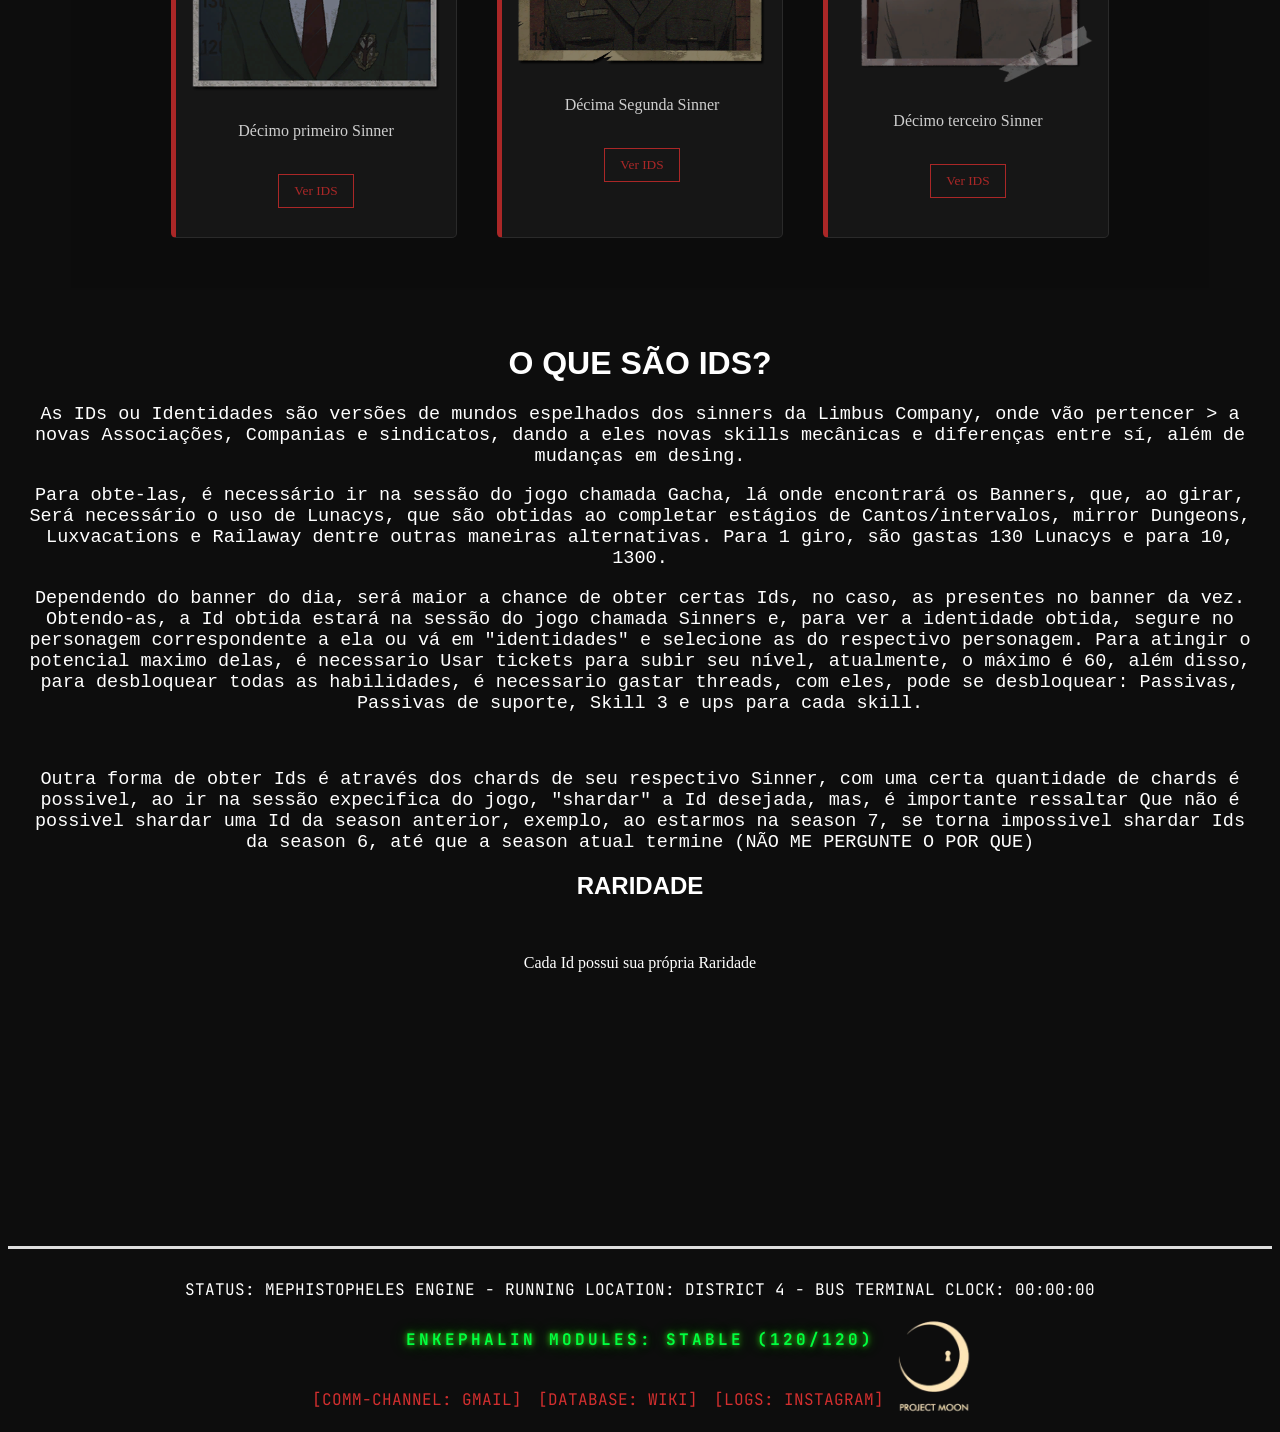
==== commit 107d36de: "coisa nova e to tentando uns bagui so q n ta dando lgl n" ====
--- a/abas/sinners/sinners.html
+++ b/abas/sinners/sinners.html
@@ -25,115 +25,19 @@
         <span style="color: white;">Limbus Company Brasil </span>
       </ul>
     </nav>
-        <h1>sinners</h1>
-           <section class="sinnergrid">
-        <div class="sinnercard">
-          <h2>Faust</h2>
-          <img src="../../assets/Faust_ID_Photo_1.png" alt="faust" />
-          <p>Primeira Sinner</p>
-          <br />
-          <button>Ver IDS</button>
-        </div>
-        <div class="sinnercard">
-          <h2>Yi Sang</h2>
-          <img src="../../assets/Yi_Sang_ID_Photo_1.png" alt="ysang" />
-          <p>Segundo Sinner</p>
-          <br />
-          <button>Ver IDS</button>
-        </div>
-        <div class="sinnercard">
-          <h2>D. Quixote</h2>
-          <img src="../../assets/Don_Quixote_ID_Photo_3.png" alt="faust" />
-          <p>Terceira Sinner</p>
-          <br />
-          <button>Ver IDS</button>
-        </div>
-        <div class="superior" id="super">
-            <div class="sinnercard">
-            <h2>Ryoshu</h2>
-            <img src="../../assets/Ryōshū_ID_Photo_1.png" alt="faust" />
-            <p>PQuarta Sinner</p>
-            <br />
-            <button>Ver IDS</button>
-            </div>
-            <div class="sinnercard">
-            <h2>Meursault</h2>
-            <img src="../../assets/Meursault_ID_Photo_1.png" alt="faust" />
-            <p>quinto Sinner</p>
-            <br />
-            <button>Ver IDS</button>
-            </div>
-            <div class="sinnercard">
-            <h2>Hong Lu</h2>
-            <img src="../../assets/Hong_Lu_ID_Photo_1.png" alt="faust" />
-            <p>sexto Sinner</p>
-            <br />
-            <button>Ver IDS</button>
-            </div>
-        </div>
-        
-         <div class="superior" id="super2">
-            <div class="sinnercard">
-            <h2>Heathcliff</h2>
-            <img src="../../assets/Heathcliff_ID_Photo_1.png" alt="faust" />
-            <p>Setimo Sinner</p>
-            <br />
-            <button>Ver IDS</button>
-            </div>
-            <div class="sinnercard">
-            <h2>Ishmael</h2>
-            <img src="../../assets/Ishmael_ID_Photo_1.png" alt="faust" />
-            <p>Oitava Sinner</p>
-            <br />
-            <button>Ver IDS</button>
-            </div>
-            <div class="sinnercard">
-            <h2>Rodion</h2>
-            <img src="../../assets/Rodion_ID_Photo_1.png" alt="faust" />
-            <p>nona Sinner</p>
-            <br />
-            <button>Ver IDS</button>
-            </div>
-        </div>
-           <div class="superior" id="super3">
-        <div class="sinnercard">
-          <h2>Sinclair</h2>
-          <img src="../../assets/Sinclair_ID_Photo_1.png" alt="faust" />
-          <p>Décimo primeiro Sinner</p>
-          <br />
-          <button>Ver IDS</button>
-        </div>
-        <div class="sinnercard">
-          <h2>Outis</h2>
-          <img src="../../assets/Outis_ID_Photo_1.png" alt="faust" />
-          <p>Décima Segunda Sinner</p>
-          <br />
-          <button>Ver IDS</button>
-        </div>
-        <div class="sinnercard">
-          <h2>Gregor</h2>
-          <img src="../../assets/Gregor_ID_Photo_1.png" alt="faust" />
-          <p>Décimo terceiro Sinner</p>
-          <br />
-          <button>Ver IDS</button>
-        </div>
-        </div>
-      </div>
-      </section>
-      <br><br><br>
-      <section class="explica" id="explica">
+    <div class="man">
+    <main>
+            <section class="explica.show" id="explica">
         <div class="tittle">
           <h1 class="tit">Quem São?</h1>
-
-        
-        <div class="parag">
+           <div class="parag">
           <p>Os Sinners da Limbus Company São os 12 protagonistas do game, cada um tendo uma histŕia prṕria, motivações e desentendimentos <br>
           internos, Cada um tem uma inspiração particular em uma obra literária classica, esta que reflete na história e modo de agir do personagem <br>
         (tipo a seriedade do Meusault), além de também, em seus respectivos Cantos, haverem personagens com seus nomes inspirados nos personagens da obra. <br>
       São os Sinners e suas Inspirações:</p>
     </div>
         </div>
-        <div class="tabela" id="tabelascroll">
+        <div class="tabela.show" id="tabelascroll">
         <div class="tabelinha" >
           <table>
             <thead>
@@ -209,7 +113,138 @@
         </div>
         </div>
         
+      </section> <br><br><br>
+        <h1>sinners</h1>
+           <section class="sinnergrid">
+        <div class="sinnercard">
+          <h2>Faust</h2>
+          <img src="../../assets/Faust_ID_Photo_1.png" alt="faust" />
+          <p>Primeira Sinner</p>
+          <br />
+          <button>Ver IDS</button>
+        </div>
+        <div class="sinnercard">
+          <h2>Yi Sang</h2>
+          <img src="../../assets/Yi_Sang_ID_Photo_1.png" alt="ysang" />
+          <p>Segundo Sinner</p>
+          <br />
+          <button>Ver IDS</button>
+        </div>
+        <div class="sinnercard">
+          <h2>D. Quixote</h2>
+          <img src="../../assets/Don_Quixote_ID_Photo_3.png" alt="faust" />
+          <p>Terceira Sinner</p>
+          <br />
+          <button>Ver IDS</button>
+        </div>
+        <div class="superior" id="super">
+            <div class="sinnercard">
+            <h2>Ryoshu</h2>
+            <img src="../../assets/Ryōshū_ID_Photo_1.png" alt="faust" />
+            <p>PQuarta Sinner</p>
+            <br />
+            <button>Ver IDS</button>
+            </div>
+            <div class="sinnercard">
+            <h2>Meursault</h2>
+            <img src="../../assets/Meursault_ID_Photo_1.png" alt="faust" />
+            <p>quinto Sinner</p>
+            <br />
+            <button>Ver IDS</button>
+            </div>
+            <div class="sinnercard">
+            <h2>Hong Lu</h2>
+            <img src="../../assets/Hong_Lu_ID_Photo_1.png" alt="faust" />
+            <p>sexto Sinner</p>
+            <br />
+            <button>Ver IDS</button>
+            </div>
+        </div>
+        
+         <div class="superior" id="super2">
+            <div class="sinnercard">
+            <h2>Heathcliff</h2>
+            <img src="../../assets/Heathcliff_ID_Photo_1.png" alt="faust" />
+            <p>Setimo Sinner</p>
+            <br />
+            <button>Ver IDS</button>
+            </div>
+            <div class="sinnercard">
+            <h2>Ishmael</h2>
+            <img src="../../assets/Ishmael_ID_Photo_1.png" alt="faust" />
+            <p>Oitava Sinner</p>
+            <br />
+            <button>Ver IDS</button>
+            </div>
+            <div class="sinnercard">
+            <h2>Rodion</h2>
+            <img src="../../assets/Rodion_ID_Photo_1.png" alt="faust" />
+            <p>nona Sinner</p>
+            <br />
+            <button>Ver IDS</button>
+            </div>
+        </div>
+           <div class="superior" id="super3">
+        <div class="sinnercard">
+          <h2>Sinclair</h2>
+          <img src="../../assets/Sinclair_ID_Photo_1.png" alt="faust" />
+          <p>Décimo primeiro Sinner</p>
+          <br />
+          <button>Ver IDS</button>
+        </div>
+        <div class="sinnercard">
+          <h2>Outis</h2>
+          <img src="../../assets/Outis_ID_Photo_1.png" alt="faust" />
+          <p>Décima Segunda Sinner</p>
+          <br />
+          <button>Ver IDS</button>
+        </div>
+        <div class="sinnercard">
+          <h2>Gregor</h2>
+          <img src="../../assets/Gregor_ID_Photo_1.png" alt="faust" />
+          <p>Décimo terceiro Sinner</p>
+          <br />
+          <button>Ver IDS</button>
+        </div>
+        </div>
+      </div>
+      <br><br>
+      <div id="ids">
+        <div class="tittle">
+      <div class="exid ">
+      <h1>O que são IDs?</h1>
+      </div>
+      <div class="pid">
+        <p>As IDs ou Identidades são versões de mundos espelhados dos sinners da Limbus Company, onde vão pertencer > 
+        a novas Associações, Companias e sindicatos, dando a eles novas skills mecânicas e diferenças entre sí, além 
+      de mudanças em desing. </p>
+      <p>Para obte-las, é necessário ir na sessão do jogo chamada Gacha, lá onde encontrará os Banners, que, ao girar, 
+      Será necessário o uso de Lunacys, que são obtidas ao completar estágios de Cantos/intervalos, mirror Dungeons, 
+    Luxvacations e Railaway dentre outras maneiras alternativas. Para 1 giro, são gastas 130 Lunacys e para 10, 1300. </p>
+    <p>Dependendo do banner do dia, será maior a chance de obter certas Ids, no caso, as presentes no banner da vez. 
+    Obtendo-as, a Id obtida estará na sessão do jogo chamada Sinners e, para ver a identidade obtida, segure no personagem correspondente 
+  a ela ou vá em "identidades" e selecione as do respectivo personagem. Para atingir o potencial maximo delas, é necessario 
+Usar tickets para subir seu nível, atualmente, o máximo é 60, além disso, para desbloquear todas as habilidades, é necessario gastar 
+threads, com eles, pode se desbloquear: Passivas, Passivas de suporte, Skill 3 e ups para cada skill.</p><br>
+<p>Outra forma de obter Ids é através dos chards de seu respectivo Sinner, com uma certa quantidade de chards é
+  possivel, ao ir na sessão expecifica do jogo, "shardar" a Id desejada, mas, é importante ressaltar Que
+  não é possivel shardar uma Id da season anterior, exemplo, ao estarmos na season 7, se torna impossivel shardar
+  Ids da season 6, até que a season atual termine (NÃO ME PERGUNTE O POR QUE)
+</p>
+        </div>
+  <h2>Raridade</h2>
+  <br>
+  <p>Cada Id possui sua própria Raridade</p>      
+</div>
+
+      </div>
+      
       </section>
+      <br><br><br>
+
+
+        
+ 
       <br><br><br>
             <section class="pes" >
         <footer class="pezao" id="pezao">
@@ -228,9 +263,12 @@
             <a href="" class="s2">[DATABASE: WIKI] </a>
             <a href="" class="s3">[LOGS: INSTAGRAM] </a>
 
-          </div>
+          
           <img src="../../assets/logo-removebg-preview.png" class="pmoon" alt="">
         </footer>
       </section>
+      </div>
+      </div>
+      </main>
   </body>
 </html>
--- a/abas/sinners/stylesinner.css
+++ b/abas/sinners/stylesinner.css
@@ -1,16 +1,12 @@
 body {
   text-align: center;
   background-color: #0d0d0d;
-  background-image:
-    linear-gradient(rgba(18, 16, 16, 0) 50%, rgba(0, 0, 0, 0.25) 50%),
-    linear-gradient(90deg, rgba(255, 0, 0, 0.03)), rgba(0, 255, 0, 0.01),
-    rgba(0, 0, 255, 0.03);
-  background-size:
-    100% 4px,
-    3px 100%;
+  background-image: url(../../assets/testando12.png);
+
   text-shadow: gold;
   color: white;
   cursor: url(../../assets/normal.png), auto;
+  background-attachment: fixed;
 }
 :root {
   --vermei: #d32f2f;
@@ -344,3 +340,23 @@
   opacity: 1;
   transform: translateY(0);
 }
+.pid p {
+  font-family: monospace;
+  font-size: 18.5px;
+  padding: 0px 20px;
+}
+.tittle {
+  transition: 0.5s;
+}
+main {
+  z-index: 99;
+}
+.man {
+  width: 90%;
+  height: auto;
+  border: none;
+  background-color: #0d0d0d;
+  margin: auto;
+  opacity: 0.8;
+  z-index: 1;
+}
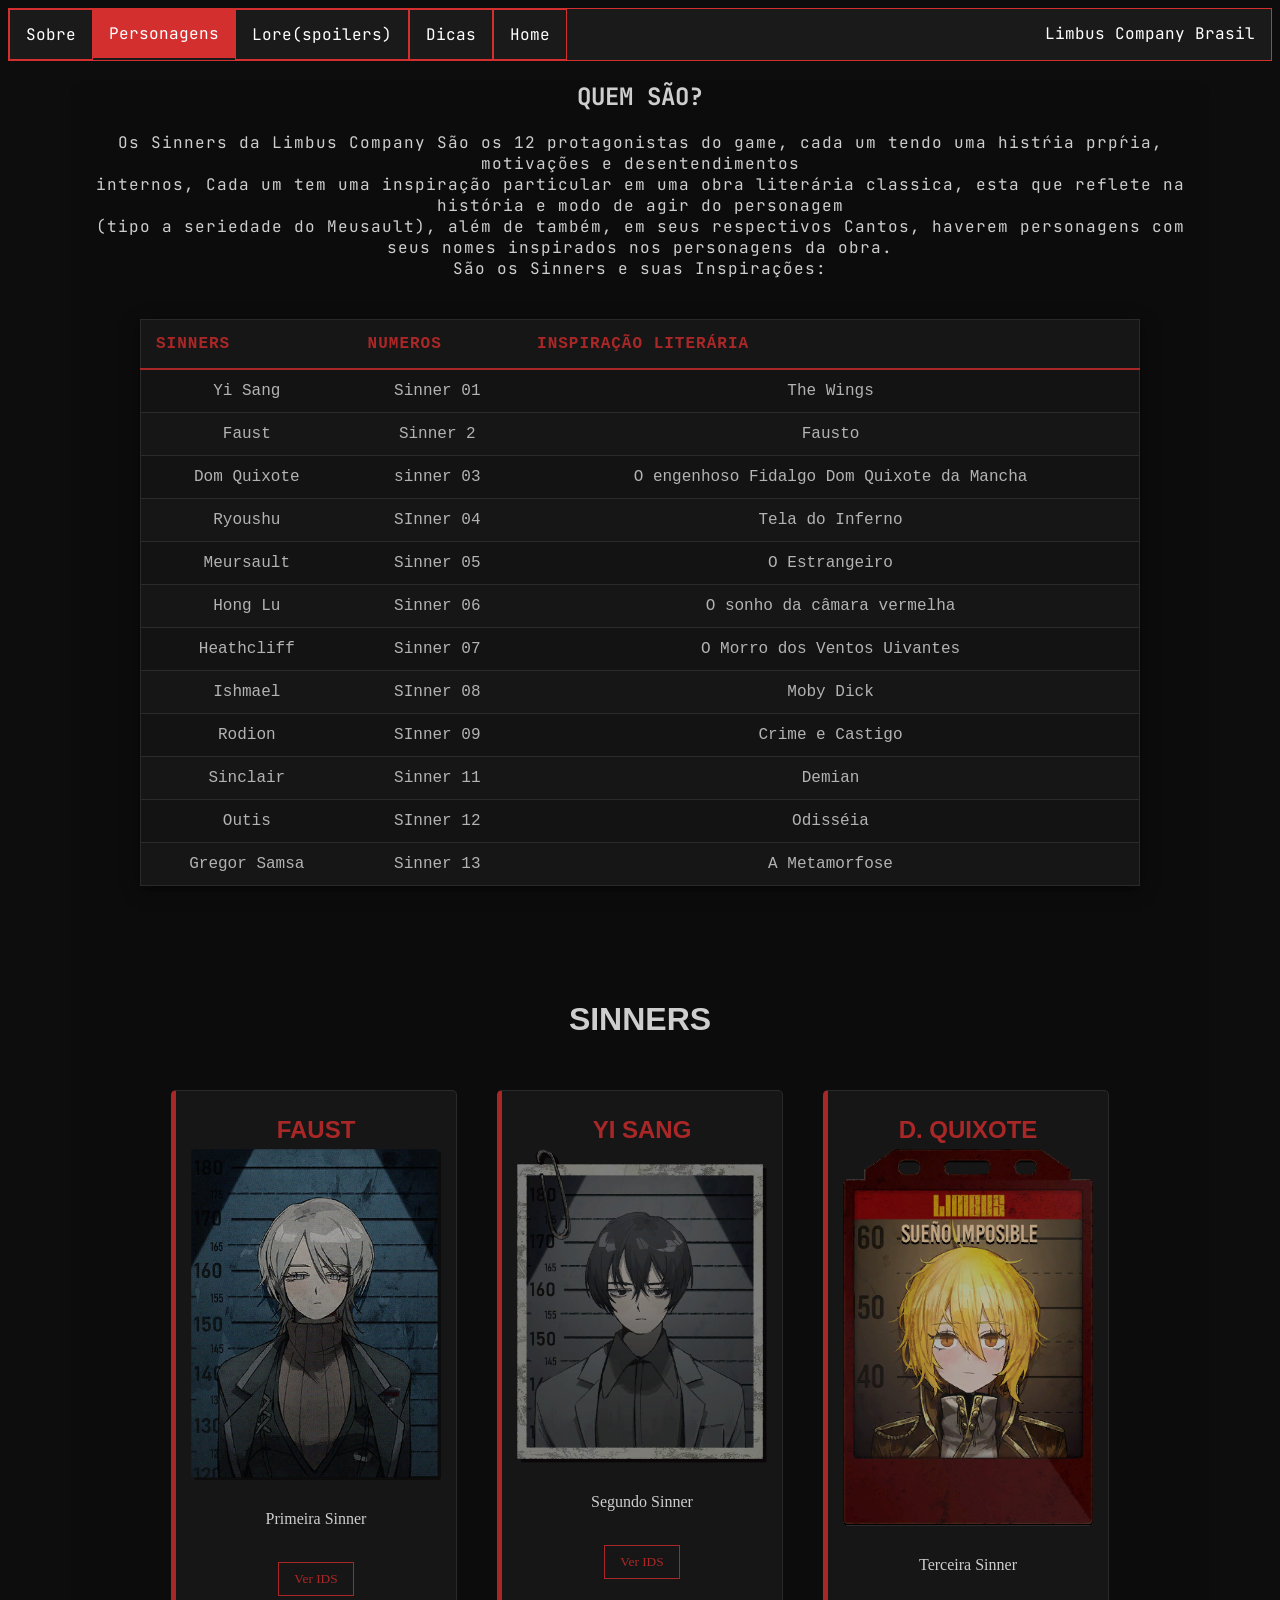
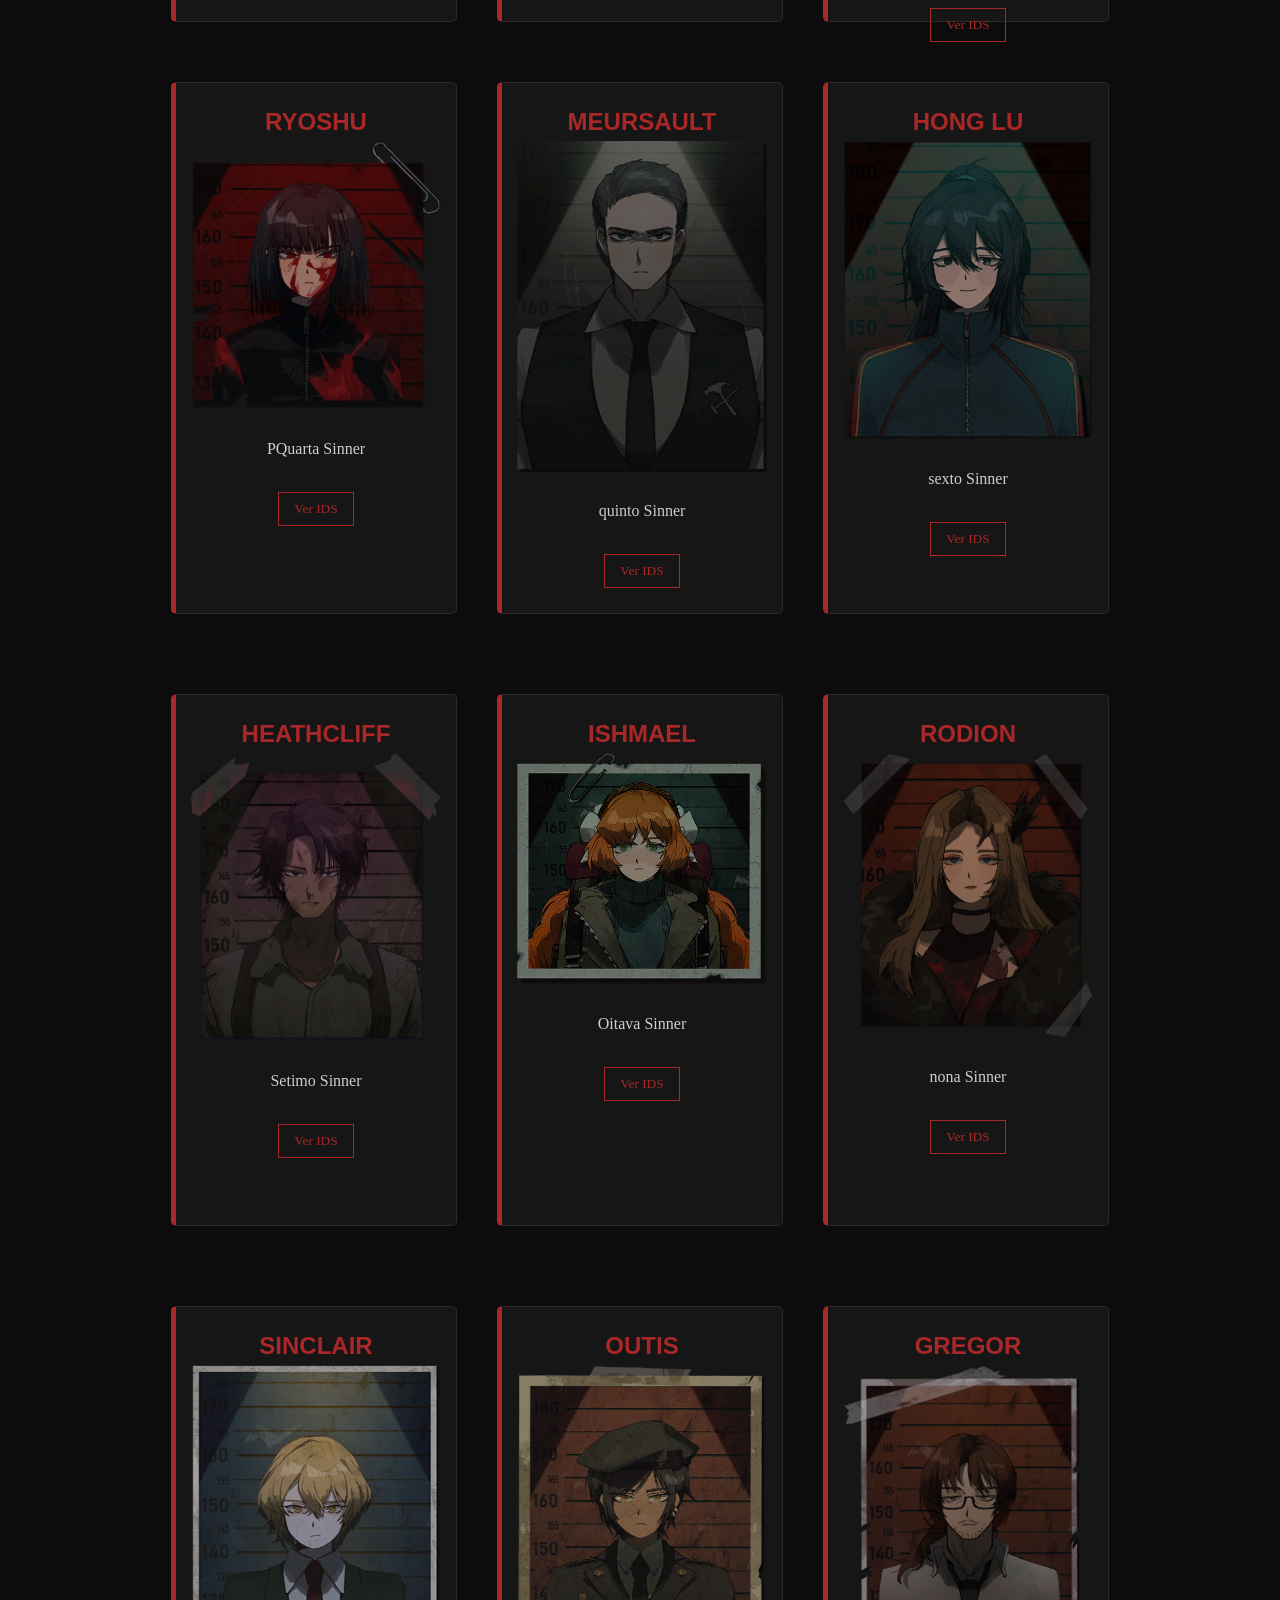
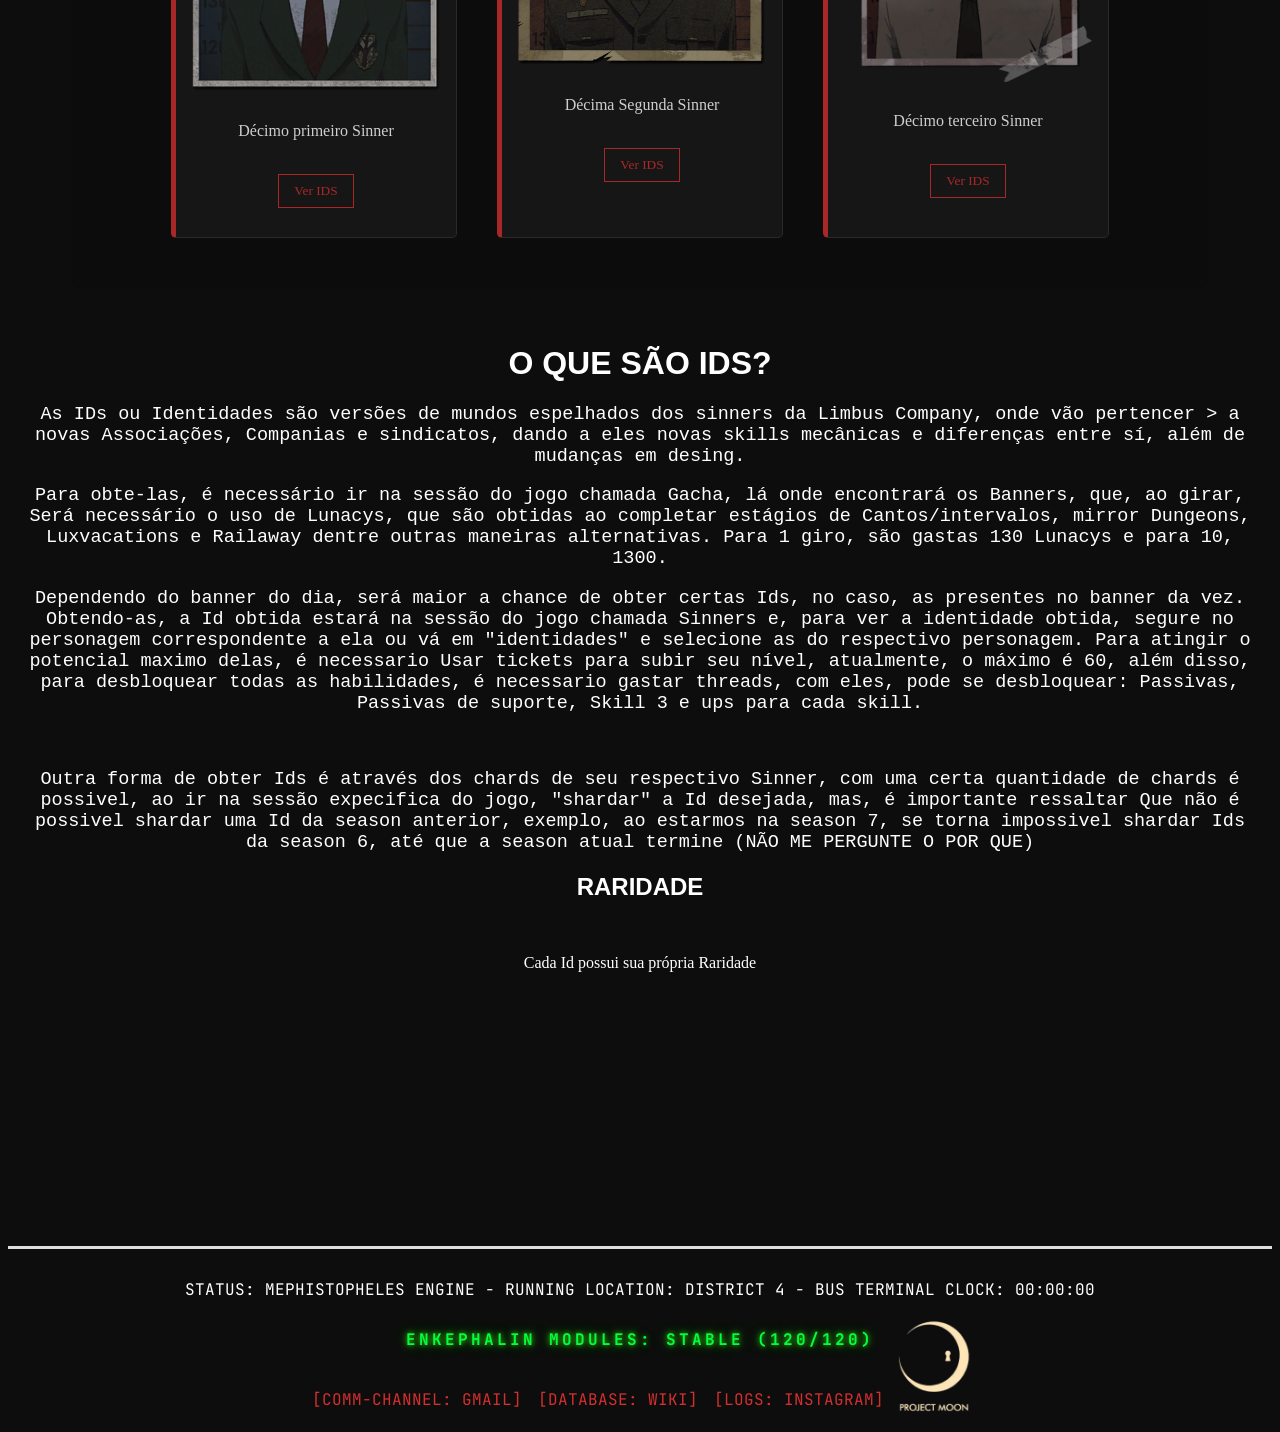
==== commit fc1c37b1: "easter eggs preciso entregar isso mas n sei o q fzr help" ====
--- a/abas/sinners/sinners.html
+++ b/abas/sinners/sinners.html
@@ -270,5 +270,6 @@
       </div>
       </div>
       </main>
+
   </body>
 </html>
--- a/abas/sinners/stylesinner.css
+++ b/abas/sinners/stylesinner.css
@@ -2,11 +2,12 @@
   text-align: center;
   background-color: #0d0d0d;
   background-image: url(../../assets/testando12.png);
-
-  text-shadow: gold;
+  background-position: center;
+  background-repeat: no-repeat;
   color: white;
   cursor: url(../../assets/normal.png), auto;
   background-attachment: fixed;
+  height: 100%;
 }
 :root {
   --vermei: #d32f2f;
@@ -348,15 +349,18 @@
 .tittle {
   transition: 0.5s;
 }
-main {
-  z-index: 99;
-}
+
 .man {
   width: 90%;
-  height: auto;
+  min-height: 100vh;
+
   border: none;
-  background-color: #0d0d0d;
-  margin: auto;
+  background-color: rgba(13, 13, 13, 0.8);
+  backdrop-filter: blur(5px);
+  border-radius: 10px;
+  margin: 0 auto;
   opacity: 0.8;
+  position: relative;
   z-index: 1;
-}
+  margin-top: 20px;
+}
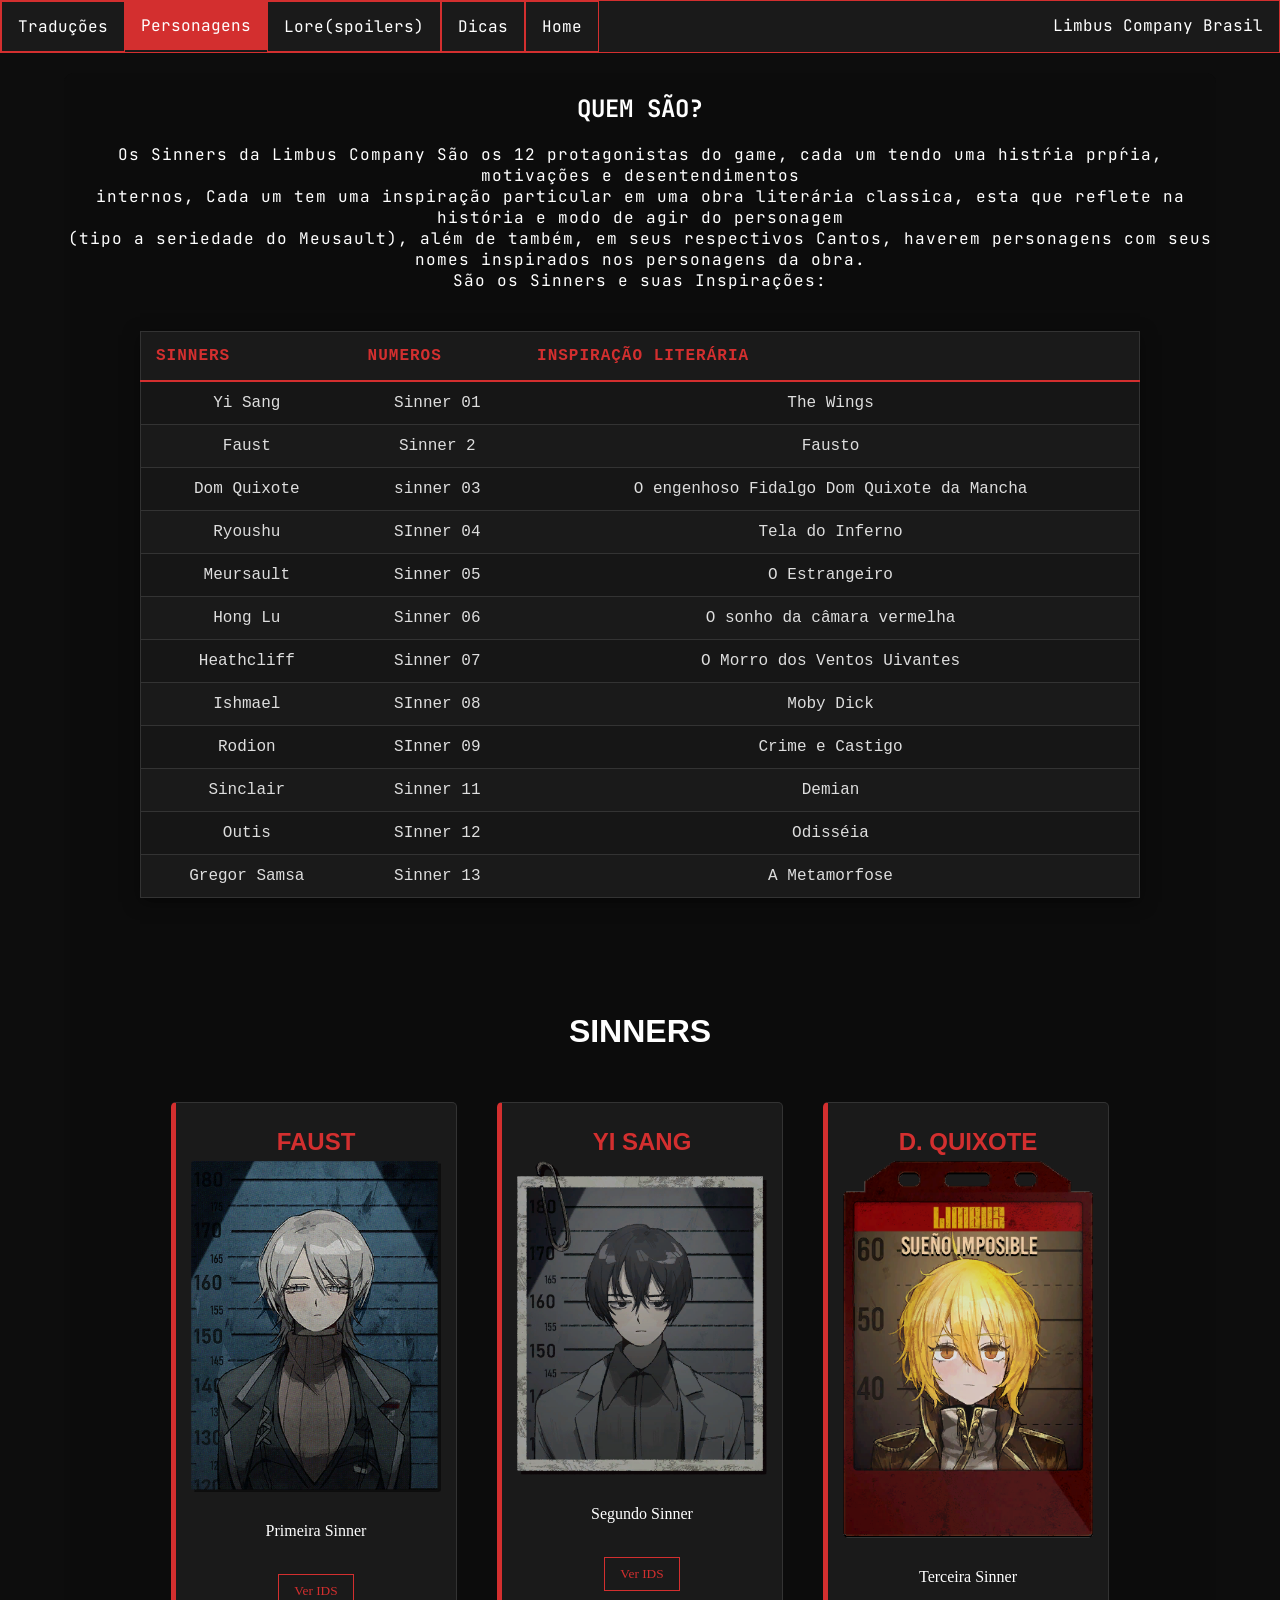
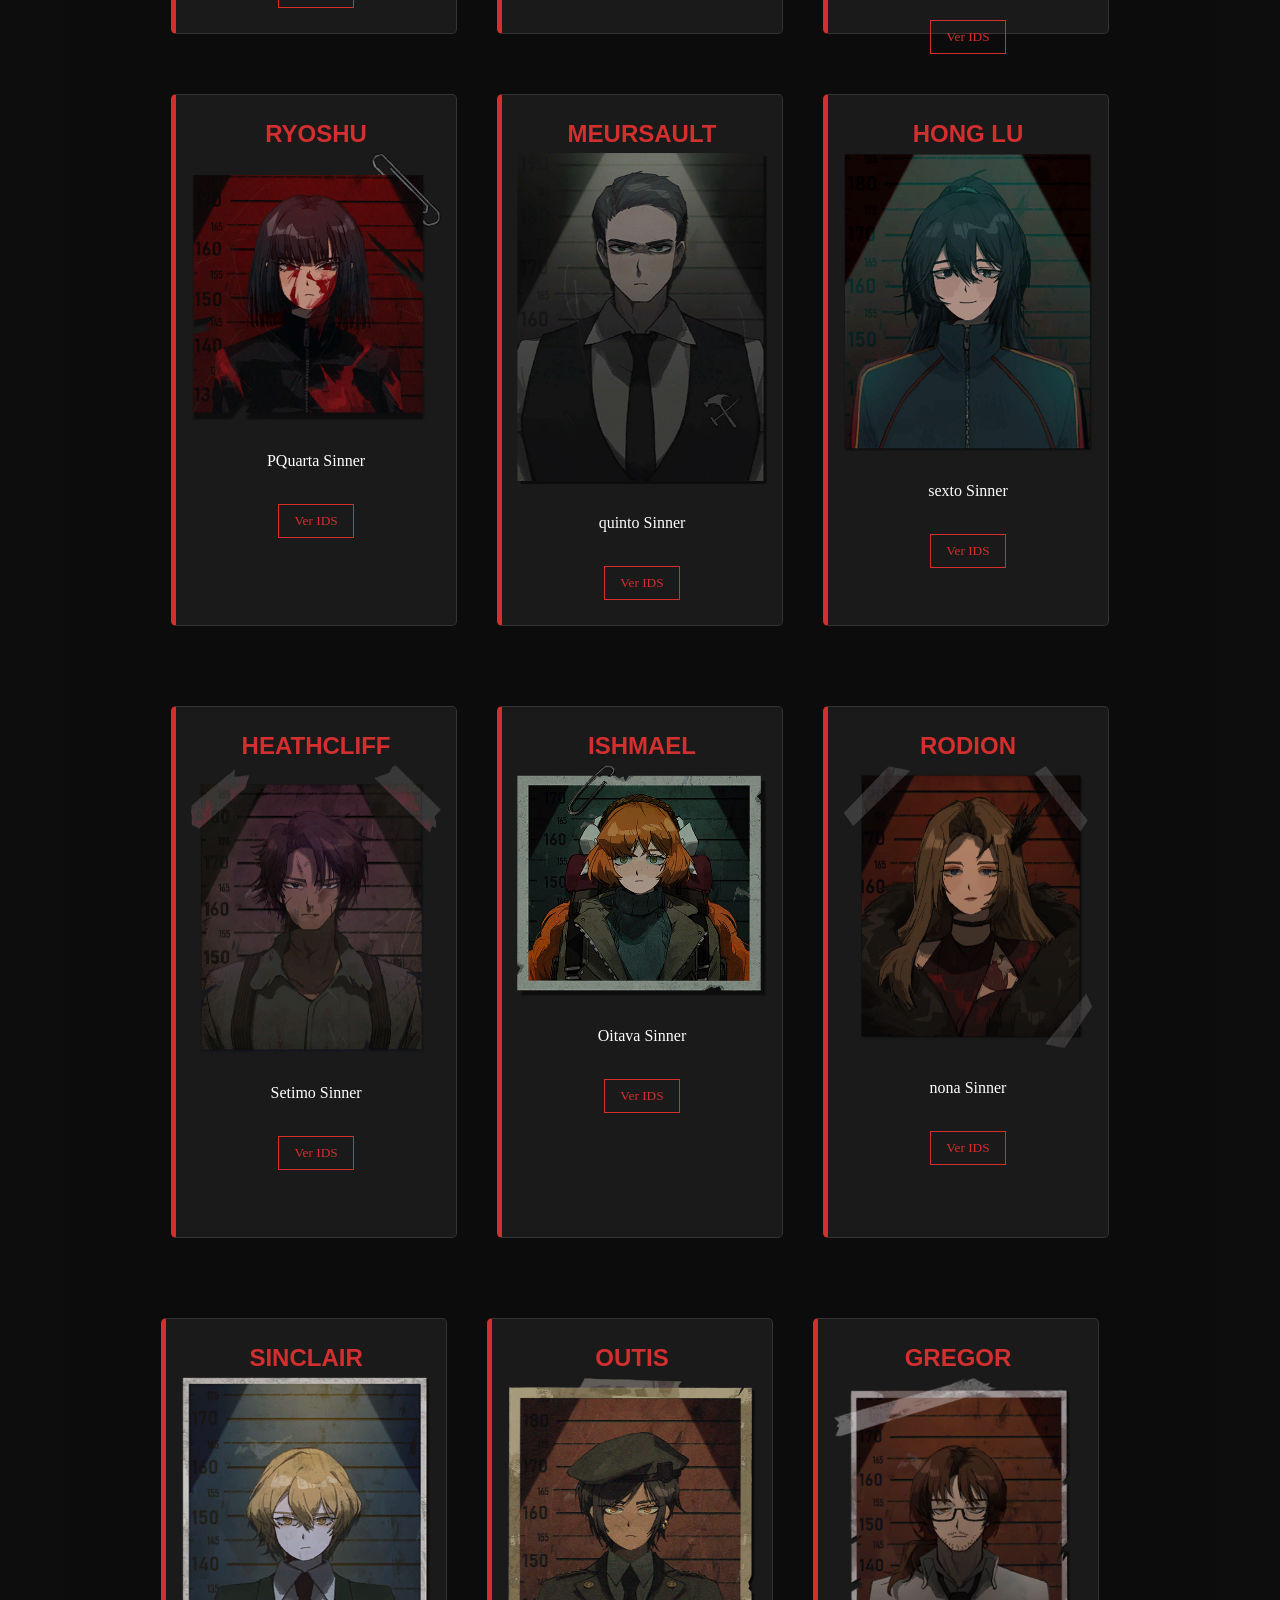
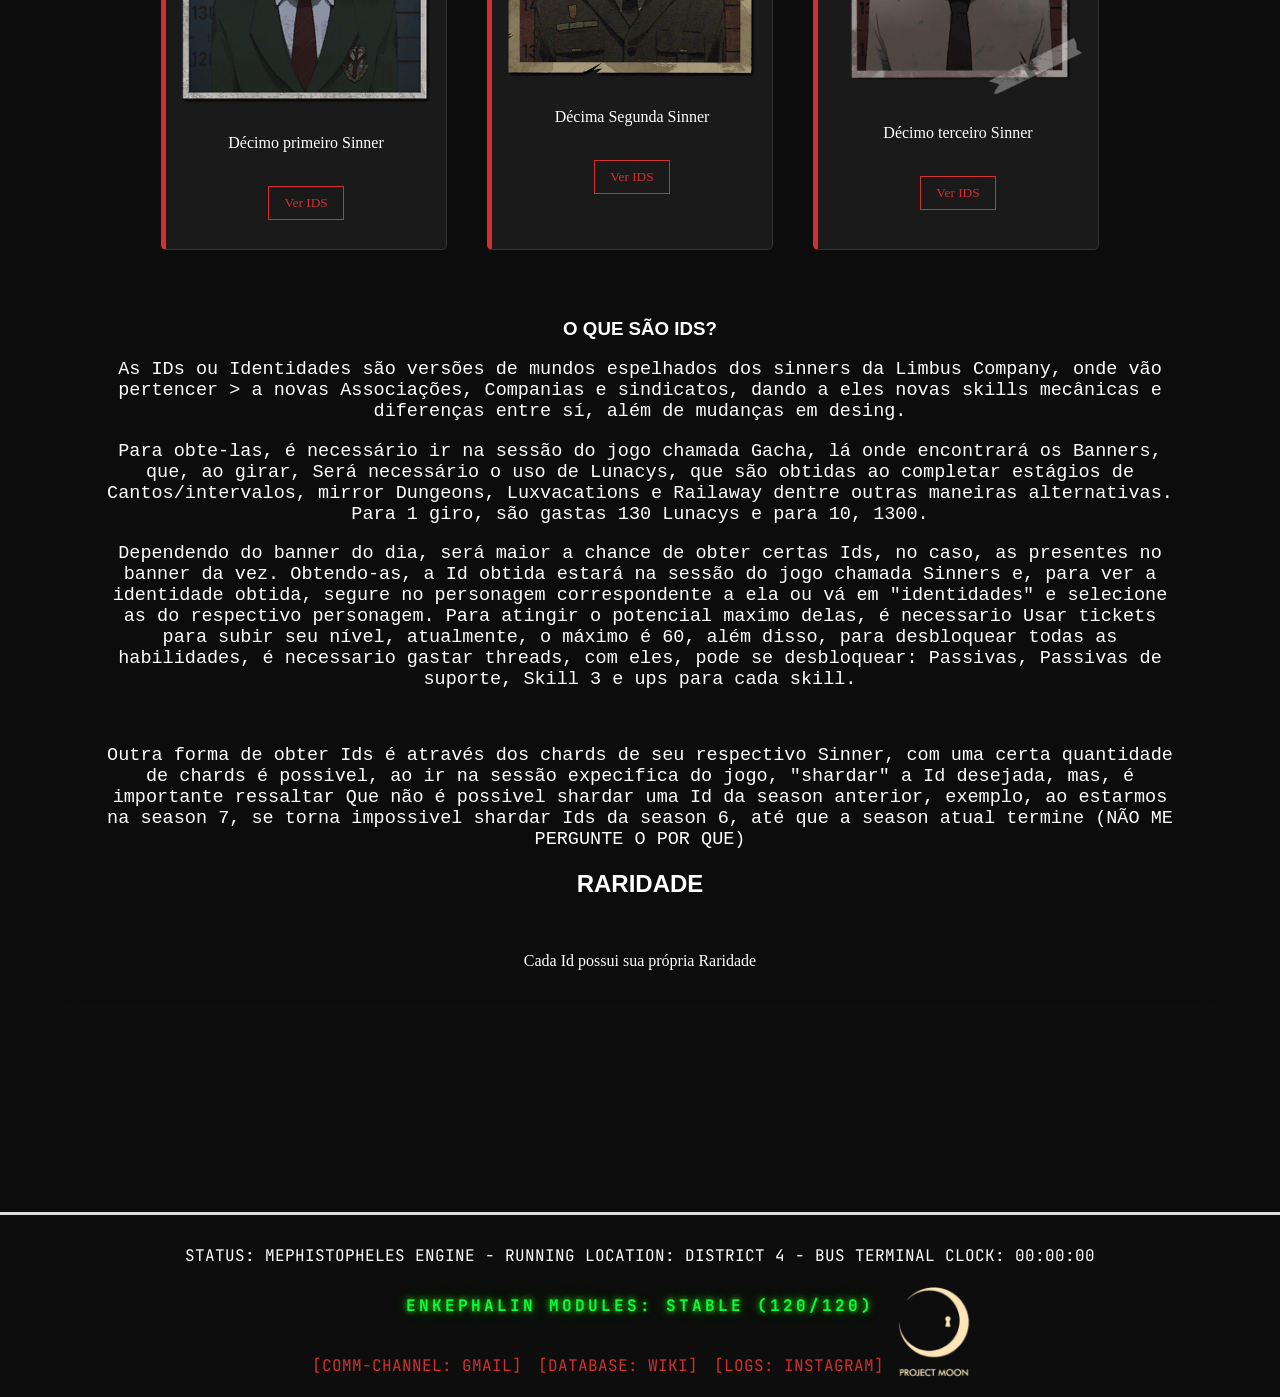
==== commit f9c6a6ae: "Hoje: easter egss em terminal; fade out e fade in em index.html; concerto da pagina sinners; inicio " ====
--- a/abas/sinners/sinners.html
+++ b/abas/sinners/sinners.html
@@ -17,16 +17,17 @@
 
         <nav>
       <ul>
-        <li> <a href="">Sobre</a></li>
+        <li> <a href="traducoes/mods.html">Traduções</a></li>
         <li ><a class="davez" href="../abas/sinners.html"> Personagens</a></li>
-        <li><a href="">Lore(spoilers)</a></li>
-        <li><a href="">Dicas</a></li>
+        <li><a href="" onclick="alert('nao finalizado!')">Lore(spoilers)</a></li>
+        <li><a href="" onclick="alert('nao finalizado!')">Dicas</a></li>
         <li><a href="../../principal/index.html">Home</a></li>
         <span style="color: white;">Limbus Company Brasil </span>
       </ul>
     </nav>
-    <div class="man">
-    <main>
+  
+    
+    <main class="man">
             <section class="explica.show" id="explica">
         <div class="tittle">
           <h1 class="tit">Quem São?</h1>
@@ -209,7 +210,8 @@
         </div>
       </div>
       <br><br>
-      <div id="ids">
+      <section>
+      <div >
         <div class="tittle">
       <div class="exid ">
       <h1>O que são IDs?</h1>
@@ -240,12 +242,13 @@
       </div>
       
       </section>
-      <br><br><br>
+            </main>
+      <br><br>
 
 
         
  
-      <br><br><br>
+    
             <section class="pes" >
         <footer class="pezao" id="pezao">
           <div class="info">
@@ -268,8 +271,9 @@
         </footer>
       </section>
       </div>
-      </div>
-      </main>
+
+      
+
 
   </body>
 </html>
--- a/abas/sinners/stylesinner.css
+++ b/abas/sinners/stylesinner.css
@@ -7,7 +7,9 @@
   color: white;
   cursor: url(../../assets/normal.png), auto;
   background-attachment: fixed;
-  height: 100%;
+  min-height: 100vh;
+  padding: 0;
+  margin: 0;
 }
 :root {
   --vermei: #d32f2f;
@@ -353,14 +355,13 @@
 .man {
   width: 90%;
   min-height: 100vh;
-
+  display: flow-root;
   border: none;
-  background-color: rgba(13, 13, 13, 0.8);
+  background-color: rgba(13, 13, 13, 0.7);
   backdrop-filter: blur(5px);
   border-radius: 10px;
   margin: 0 auto;
-  opacity: 0.8;
-  position: relative;
-  z-index: 1;
-  margin-top: 20px;
-}
+  overflow: auto;
+
+  margin: 20px auto;
+}
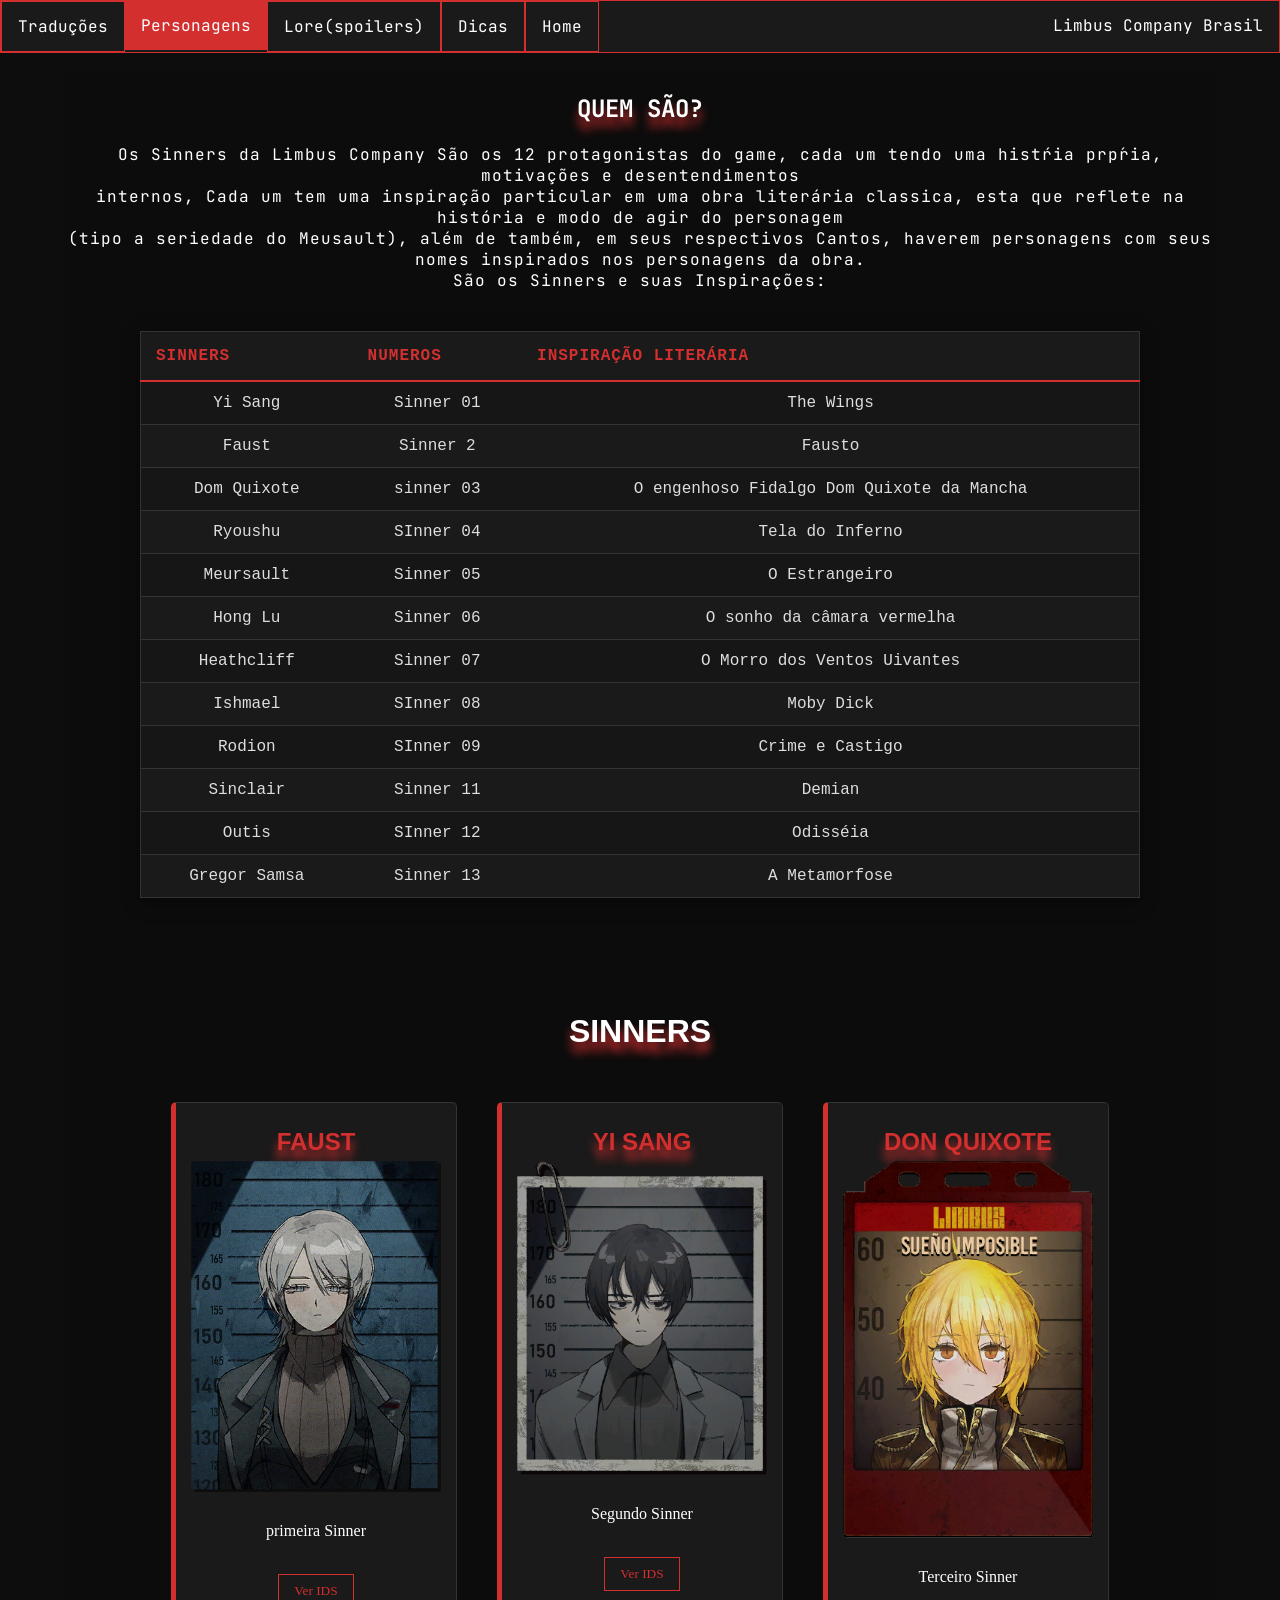
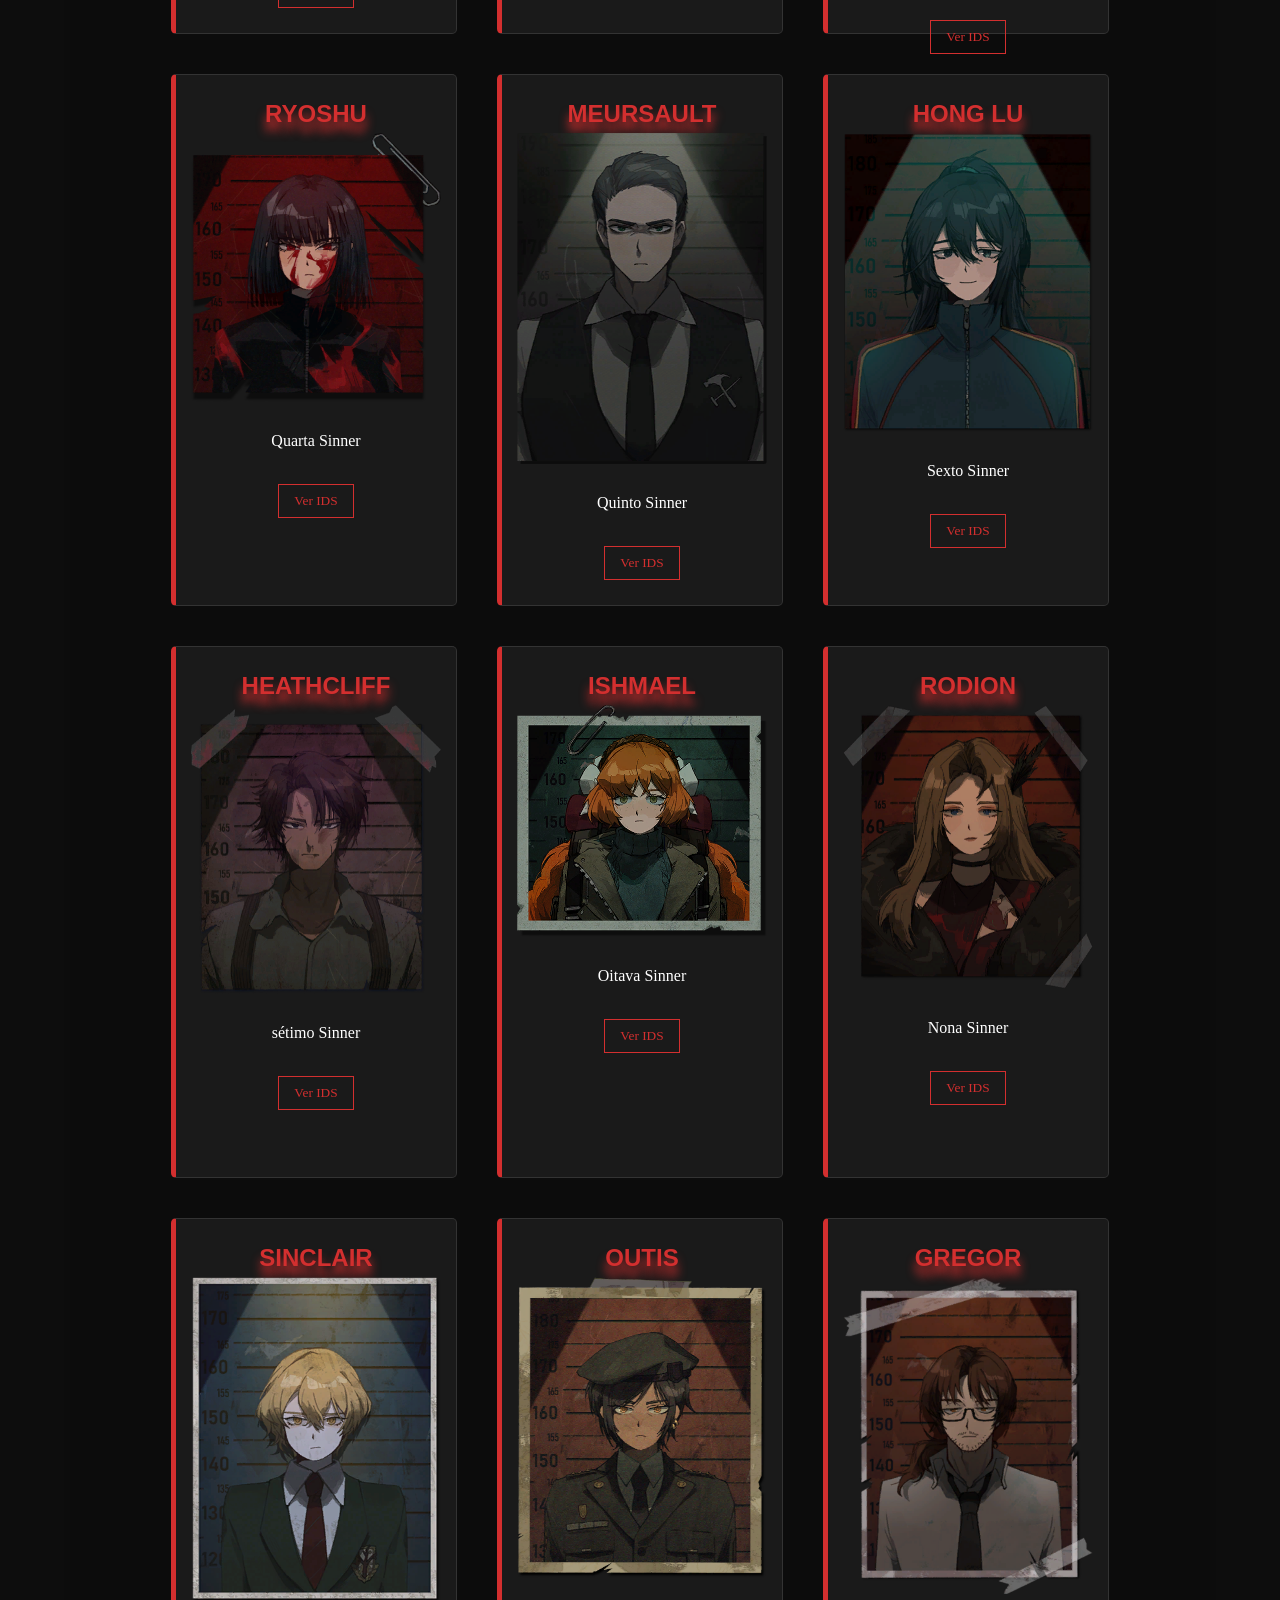
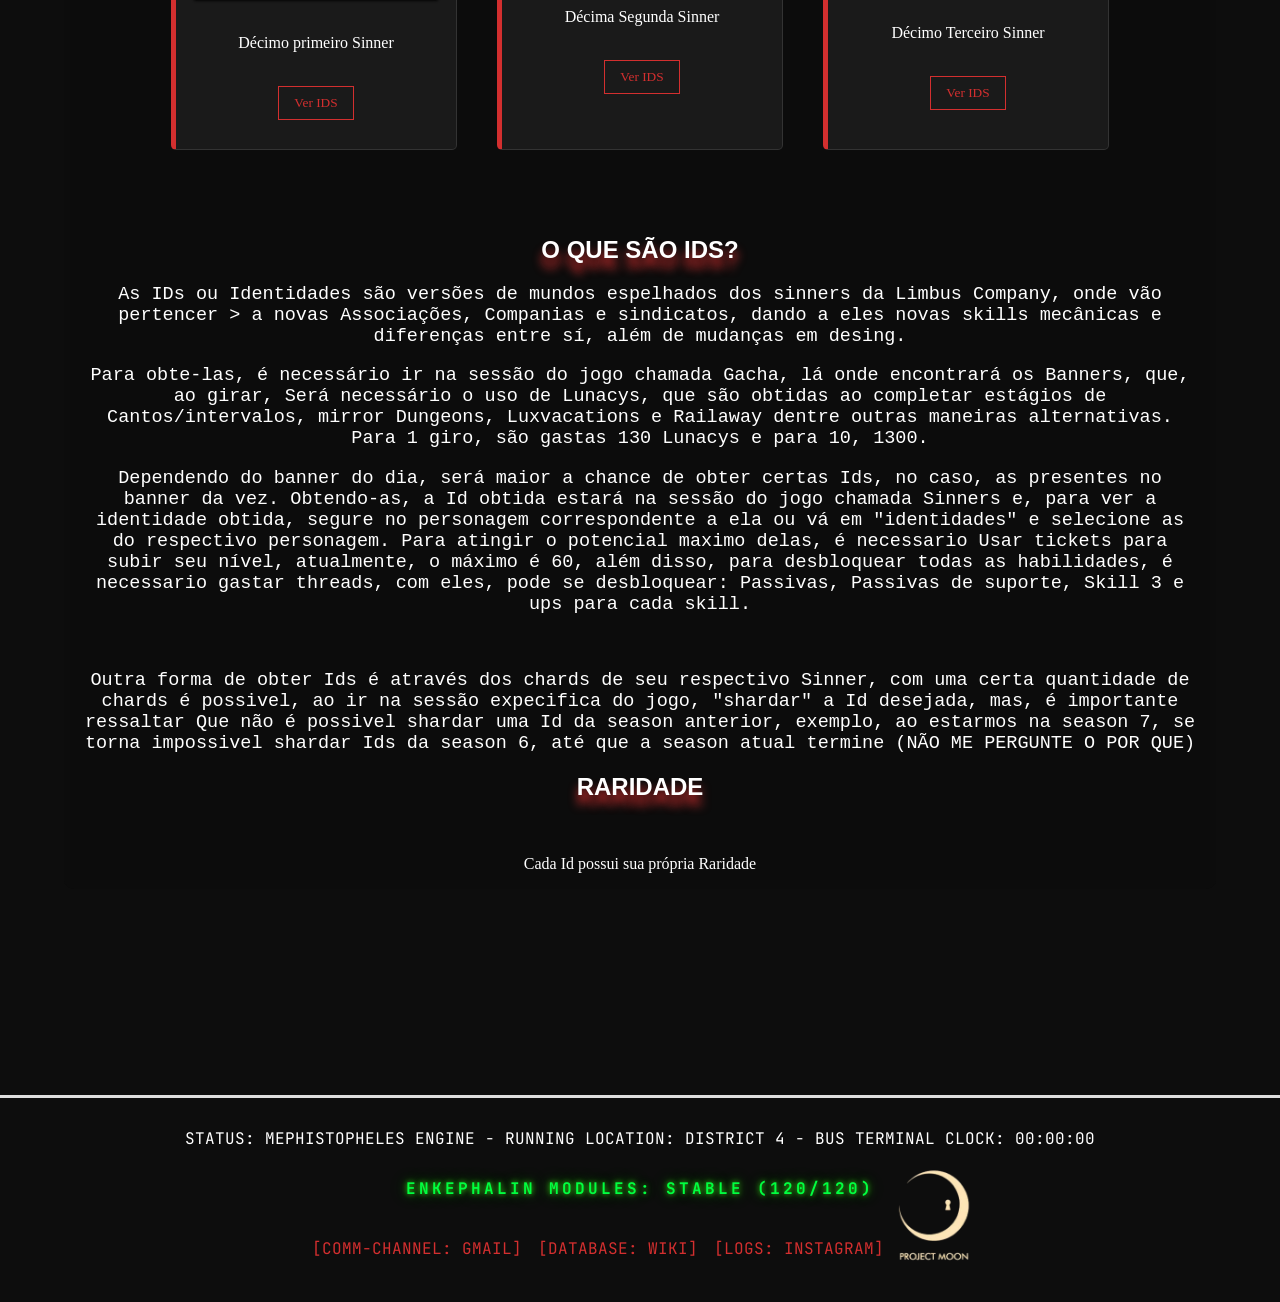
==== commit c65d6ddb: "qse nd so arrumando bug, etec n deixou eu trabalhar hj naum" ====
--- a/abas/sinners/sinners.html
+++ b/abas/sinners/sinners.html
@@ -10,8 +10,8 @@
     <link rel="preconnect" href="https://fonts.googleapis.com">
 <link rel="preconnect" href="https://fonts.gstatic.com" crossorigin>
 <link href="https://fonts.googleapis.com/css2?family=JetBrains+Mono:ital,wght@0,100..800;1,100..800&display=swap" rel="stylesheet">
-    <script src="script.js"></script>
-    <script src="script.js"></script>
+
+
 </head>
   <body>
 
@@ -116,99 +116,8 @@
         
       </section> <br><br><br>
         <h1>sinners</h1>
-           <section class="sinnergrid">
-        <div class="sinnercard">
-          <h2>Faust</h2>
-          <img src="../../assets/Faust_ID_Photo_1.png" alt="faust" />
-          <p>Primeira Sinner</p>
-          <br />
-          <button>Ver IDS</button>
-        </div>
-        <div class="sinnercard">
-          <h2>Yi Sang</h2>
-          <img src="../../assets/Yi_Sang_ID_Photo_1.png" alt="ysang" />
-          <p>Segundo Sinner</p>
-          <br />
-          <button>Ver IDS</button>
-        </div>
-        <div class="sinnercard">
-          <h2>D. Quixote</h2>
-          <img src="../../assets/Don_Quixote_ID_Photo_3.png" alt="faust" />
-          <p>Terceira Sinner</p>
-          <br />
-          <button>Ver IDS</button>
-        </div>
-        <div class="superior" id="super">
-            <div class="sinnercard">
-            <h2>Ryoshu</h2>
-            <img src="../../assets/Ryōshū_ID_Photo_1.png" alt="faust" />
-            <p>PQuarta Sinner</p>
-            <br />
-            <button>Ver IDS</button>
-            </div>
-            <div class="sinnercard">
-            <h2>Meursault</h2>
-            <img src="../../assets/Meursault_ID_Photo_1.png" alt="faust" />
-            <p>quinto Sinner</p>
-            <br />
-            <button>Ver IDS</button>
-            </div>
-            <div class="sinnercard">
-            <h2>Hong Lu</h2>
-            <img src="../../assets/Hong_Lu_ID_Photo_1.png" alt="faust" />
-            <p>sexto Sinner</p>
-            <br />
-            <button>Ver IDS</button>
-            </div>
-        </div>
-        
-         <div class="superior" id="super2">
-            <div class="sinnercard">
-            <h2>Heathcliff</h2>
-            <img src="../../assets/Heathcliff_ID_Photo_1.png" alt="faust" />
-            <p>Setimo Sinner</p>
-            <br />
-            <button>Ver IDS</button>
-            </div>
-            <div class="sinnercard">
-            <h2>Ishmael</h2>
-            <img src="../../assets/Ishmael_ID_Photo_1.png" alt="faust" />
-            <p>Oitava Sinner</p>
-            <br />
-            <button>Ver IDS</button>
-            </div>
-            <div class="sinnercard">
-            <h2>Rodion</h2>
-            <img src="../../assets/Rodion_ID_Photo_1.png" alt="faust" />
-            <p>nona Sinner</p>
-            <br />
-            <button>Ver IDS</button>
-            </div>
-        </div>
-           <div class="superior" id="super3">
-        <div class="sinnercard">
-          <h2>Sinclair</h2>
-          <img src="../../assets/Sinclair_ID_Photo_1.png" alt="faust" />
-          <p>Décimo primeiro Sinner</p>
-          <br />
-          <button>Ver IDS</button>
-        </div>
-        <div class="sinnercard">
-          <h2>Outis</h2>
-          <img src="../../assets/Outis_ID_Photo_1.png" alt="faust" />
-          <p>Décima Segunda Sinner</p>
-          <br />
-          <button>Ver IDS</button>
-        </div>
-        <div class="sinnercard">
-          <h2>Gregor</h2>
-          <img src="../../assets/Gregor_ID_Photo_1.png" alt="faust" />
-          <p>Décimo terceiro Sinner</p>
-          <br />
-          <button>Ver IDS</button>
-        </div>
-        </div>
-      </div>
+           <section class="sinnergrid" id="container"></section>
+
       <br><br>
       <section>
       <div >
@@ -274,6 +183,6 @@
 
       
 
-
+          <script src="script.js"></script>
   </body>
 </html>
--- a/abas/sinners/stylesinner.css
+++ b/abas/sinners/stylesinner.css
@@ -35,31 +35,20 @@
 nav {
   font-family: "JetBrains Mono", monospace;
   font-optical-sizing: auto;
-  font-weight: weight;
-  font-style: normal;
-}
-.superior {
-  opacity: 0;
-  transform: translateY(50px);
-  transition: ease 0.9s all;
-  display: flex;
-  flex-wrap: wrap;
-  justify-content: center;
-
-  gap: 20px;
-  align-items: flex-start;
-  padding: 20px;
-}
-.superior.ativo {
-  opacity: 1;
-  transform: translateY(0);
-}
+}
+
+h1,
+h2 {
+  font-family: "Oswald", sans-serif;
+  text-transform: uppercase;
+}
+
 ul {
   list-style-type: none;
   margin: 0;
   padding: 0;
   border: 1px solid #d32f2f;
-  background-color: #1a1a1a;
+  background-color: var(--bdn);
   overflow: hidden;
 }
 
@@ -71,23 +60,77 @@
   text-align: center;
   align-items: center;
   justify-content: center;
-  border: 1px solid #d32f2f;
-  transition: 0.5s;
-}
+  border: var(--bordared) 1px;
+  transition: 0.5s;
+  cursor: var(--cursorsel);
+}
+
 li a:hover {
   background-color: #d32f2f;
   border: none;
   color: white;
   font-weight: bolder;
+  cursor: var(--cursorsel);
+  position: relative;
+}
+
+@keyframes apareceu {
+  0% {
+    rotate: 2deg;
+    transform: translateX(-10px);
+  }
+
+  100% {
+    transform: translateX(0);
+  }
+}
+.cntr {
+  justify-content: center;
+  display: flex;
+  align-items: center;
+  margin: 0 auto;
 }
 li a:hover::after {
   content: "";
-  background-image: var(--chibi);
+  background-image: url(../../../assets/chibidon-removebg-preview.png);
+  background-size: cover;
   background-repeat: no-repeat;
-  background-size: cover;
   width: 100px;
   height: 100px;
-}
+  top: -20px;
+  right: -30px;
+  position: absolute;
+  animation: apareceu 0.5s;
+}
+
+h1,
+h2 {
+  text-shadow: #d32f2f 0 10px 10px;
+  transition: 0.5s;
+}
+.superior {
+  opacity: 0;
+  transform: translateY(50px);
+  transition: ease 0.9s all;
+  display: flex;
+  flex-wrap: wrap;
+  justify-content: center;
+
+  gap: 20px;
+  align-items: flex-start;
+  padding: 20px;
+}
+.superior.ativo {
+  opacity: 1;
+  transform: translateY(0);
+}
+h1:hover,
+h2:hover {
+  color: #b71c1c;
+  font-weight: bold;
+  transform: translateX(2px);
+}
+
 ul span {
   float: right;
   display: block;
@@ -98,9 +141,20 @@
   align-items: center;
   justify-content: center;
 }
+
+ul img {
+  float: right;
+  display: block;
+
+  width: 20px;
+  height: 20px;
+  margin-left: 6px;
+}
+
 ul li {
   float: left;
 }
+
 .sinnergrid {
   display: flex;
   flex-wrap: wrap;
